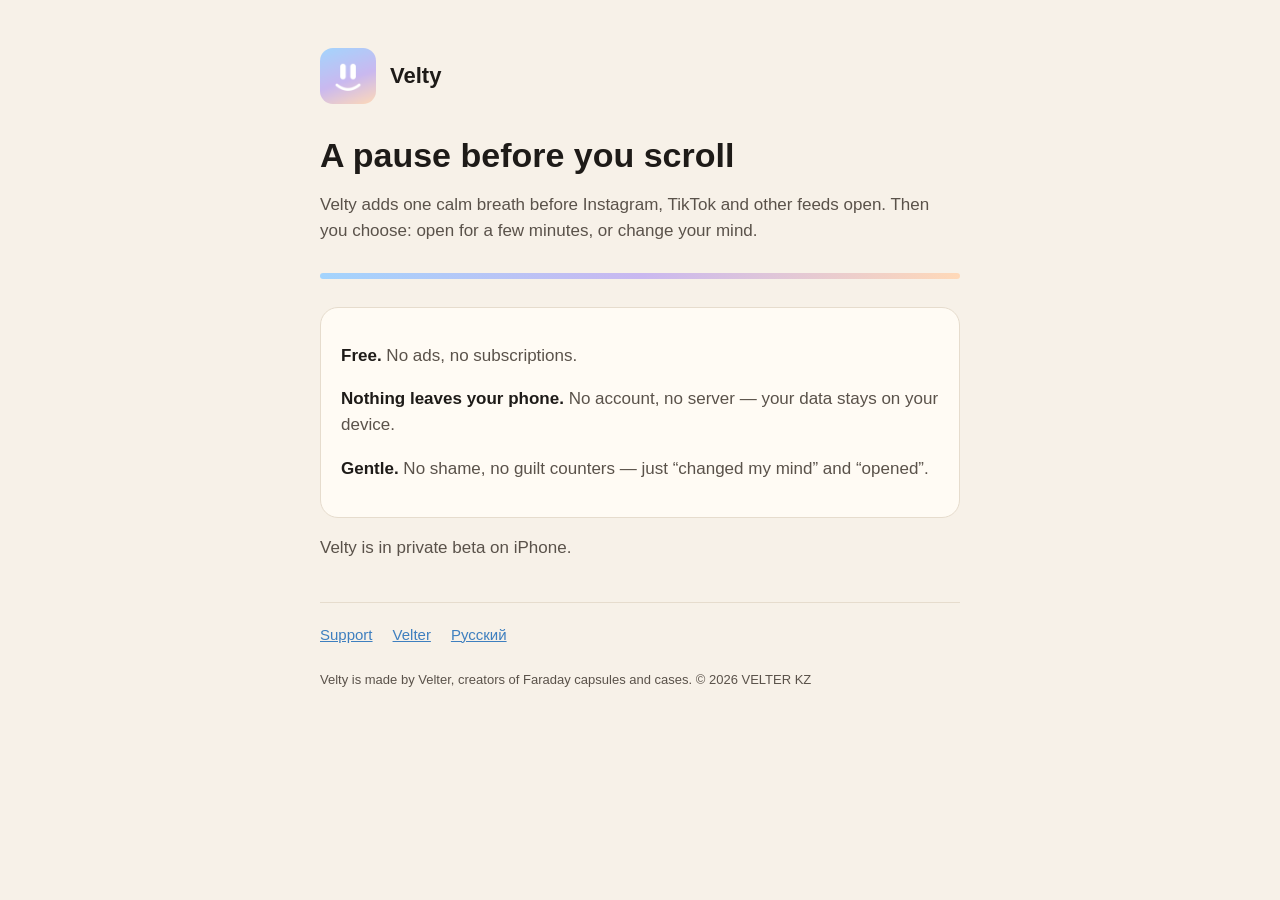
==== index.html @ 88e1e664 "Velter links: velter.co (EN), velter.kz (RU) Co-Authored-By: Claude Opus 5.5 <noreply@anthropic.com>" ====
<!doctype html>
<html lang="en">
<head>
<meta charset="utf-8">
<meta name="viewport" content="width=device-width, initial-scale=1">
<title>Velty — a pause before you scroll</title>
<meta name="description" content="Velty adds one calm breath before Instagram, TikTok and other feeds. Free, no ads, no subscriptions.">
<link rel="alternate" hreflang="ru" href="https://velty.me/ru/">
<link rel="icon" href="favicon.png">
<link rel="apple-touch-icon" href="apple-touch-icon.png">
<link rel="stylesheet" href="style.css">
</head>
<body>
<main>
<header><img src="icon.png" alt=""><a href="index.html">Velty</a></header>

<h1>A pause before you scroll</h1>
<p>Velty adds one calm breath before Instagram, TikTok and other feeds open. Then you choose: open for a few minutes, or change your mind.</p>

<div class="wave" aria-hidden="true"></div>

<div class="card">
<p><strong>Free.</strong> No ads, no subscriptions.</p>
<p><strong>Nothing leaves your phone.</strong> No account, no server — your data stays on your device.</p>
<p><strong>Gentle.</strong> No shame, no guilt counters — just “changed my mind” and “opened”.</p>
</div>

<p>Velty is in private beta on iPhone.</p>

<nav>
<a href="support.html">Support</a>
<a href="https://velter.co/?utm_source=velty_site&amp;utm_medium=site&amp;utm_campaign=footer">Velter</a>
<a href="ru/index.html" hreflang="ru" lang="ru">Русский</a>
</nav>
<footer>Velty is made by Velter, creators of Faraday capsules and cases. © 2026 VELTER KZ</footer>
</main>
</body>
</html>
---- style.css ----
:root {
  --bg: #F7F1E8;
  --surface: #FFFBF4;
  --text: #1E1B18;
  --muted: #5A524A;
  --line: #E6DCCD;
  --accent: #3E7FBF;
}
@media (prefers-color-scheme: dark) {
  :root {
    --bg: #12141C;
    --surface: #1B1E28;
    --text: #F2EEE8;
    --muted: #B9BCC8;
    --line: #2A2E3A;
    --accent: #A3D4FD;
  }
}
* { box-sizing: border-box; }
html { -webkit-text-size-adjust: 100%; }
body {
  margin: 0;
  background: var(--bg);
  color: var(--text);
  font: 17px/1.55 -apple-system, BlinkMacSystemFont, "SF Pro Text", "Segoe UI", Roboto, sans-serif;
}
main { max-width: 680px; margin: 0 auto; padding: 48px 20px 64px; }
header { display: flex; align-items: center; gap: 14px; margin-bottom: 32px; }
header img { width: 56px; height: 56px; border-radius: 13px; }
header a { color: inherit; text-decoration: none; font-weight: 700; font-size: 22px; }
h1 { font-size: 34px; line-height: 1.15; margin: 0 0 12px; }
h2 { font-size: 22px; margin: 36px 0 8px; }
h3 { font-size: 17px; margin: 20px 0 4px; }
p, li { color: var(--muted); }
strong { color: var(--text); }
a { color: var(--accent); }
.wave {
  height: 6px; border-radius: 3px; margin: 28px 0;
  background: linear-gradient(90deg, #A3D4FD, #C9B8F0, #FFD9B8);
}
.card { background: var(--surface); border: 1px solid var(--line); border-radius: 18px; padding: 18px 20px; margin: 16px 0; }
.lang { font-size: 13px; text-transform: uppercase; letter-spacing: .06em; color: var(--muted); margin-top: 48px; }
nav { display: flex; gap: 20px; flex-wrap: wrap; margin-top: 40px; padding-top: 20px; border-top: 1px solid var(--line); font-size: 15px; }
footer { margin-top: 24px; font-size: 13px; color: var(--muted); }
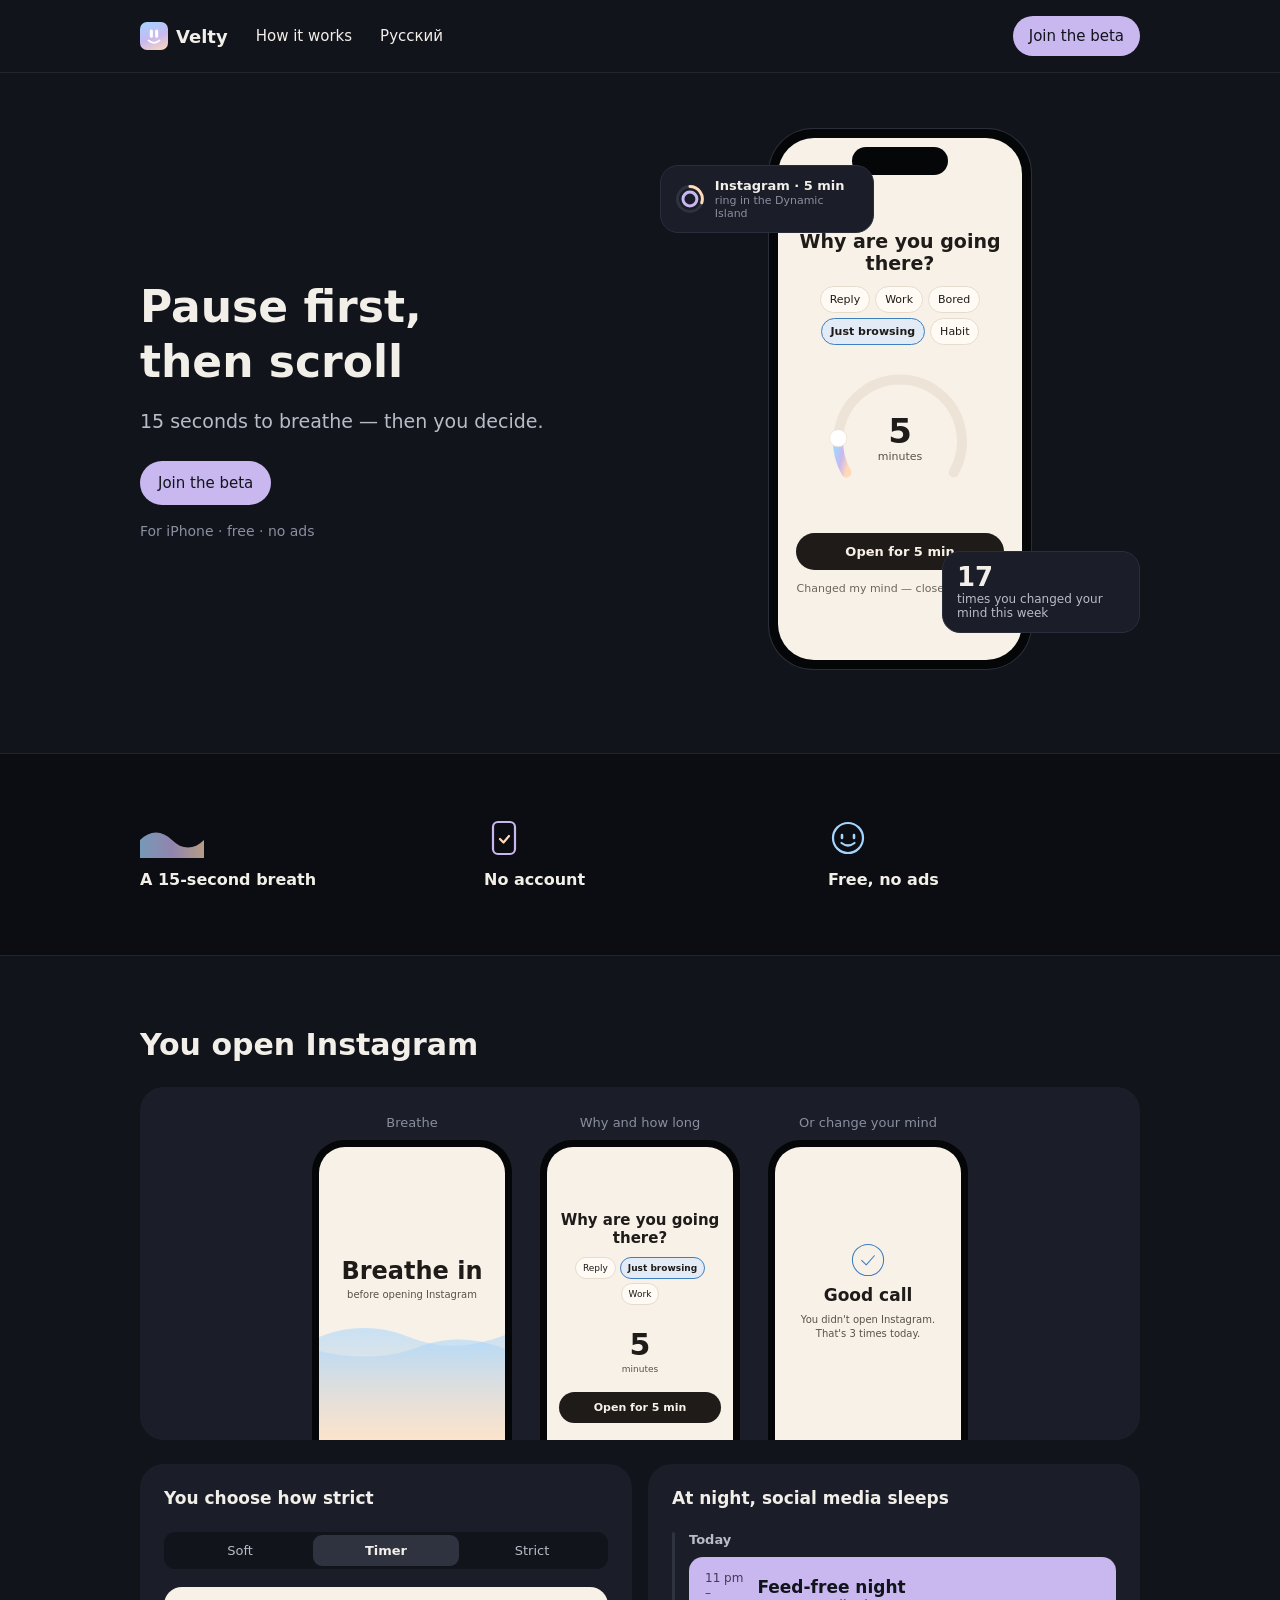
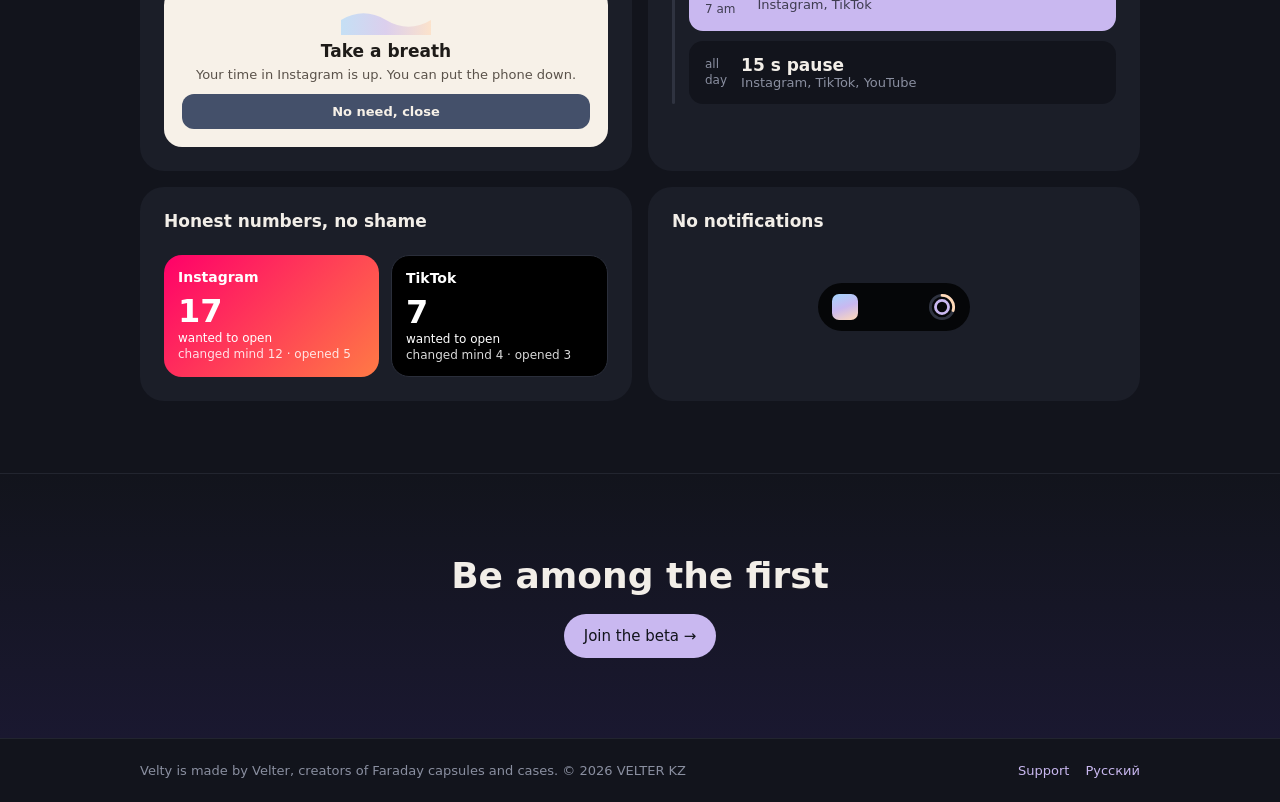
==== commit 20228bf0: "Landing: new design (pause first, then scroll), RU + EN; support pages unchanged Co-Authored-By: Cla" ====
--- a/index.html
+++ b/index.html
@@ -3,36 +3,207 @@
 <head>
 <meta charset="utf-8">
 <meta name="viewport" content="width=device-width, initial-scale=1">
-<title>Velty — a pause before you scroll</title>
-<meta name="description" content="Velty adds one calm breath before Instagram, TikTok and other feeds. Free, no ads, no subscriptions.">
+<title>Velty — pause first, then scroll</title>
+<meta name="description" content="Velty adds a 15-second breath before Instagram, TikTok and other social apps. Free, no ads, no account.">
+<meta name="theme-color" content="#12141C">
 <link rel="alternate" hreflang="ru" href="https://velty.me/ru/">
 <link rel="icon" href="favicon.png">
 <link rel="apple-touch-icon" href="apple-touch-icon.png">
-<link rel="stylesheet" href="style.css">
+<style>
+body{margin:0;background:#12141C;-webkit-text-size-adjust:100%}
+a{color:#C9B8F0}a:hover{color:#E2D8FA}
+@media (max-width: 600px){h1{font-size:36px!important}}
+</style>
 </head>
 <body>
-<main>
-<header><img src="icon.png" alt=""><a href="index.html">Velty</a></header>
-
-<h1>A pause before you scroll</h1>
-<p>Velty adds one calm breath before Instagram, TikTok and other feeds open. Then you choose: open for a few minutes, or change your mind.</p>
-
-<div class="wave" aria-hidden="true"></div>
-
-<div class="card">
-<p><strong>Free.</strong> No ads, no subscriptions.</p>
-<p><strong>Nothing leaves your phone.</strong> No account, no server — your data stays on your device.</p>
-<p><strong>Gentle.</strong> No shame, no guilt counters — just “changed my mind” and “opened”.</p>
-</div>
-
-<p>Velty is in private beta on iPhone.</p>
-
-<nav>
-<a href="support.html">Support</a>
-<a href="https://velter.co/?utm_source=velty_site&amp;utm_medium=site&amp;utm_campaign=footer">Velter</a>
-<a href="ru/index.html" hreflang="ru" lang="ru">Русский</a>
-</nav>
-<footer>Velty is made by Velter, creators of Faraday capsules and cases. © 2026 VELTER KZ</footer>
-</main>
+<div style="background: #12141C; color: #F2EEE8; font-family: -apple-system, 'SF Pro Text', system-ui, sans-serif; min-height: 100vh">
+
+<div style="border-bottom: 1px solid #22252F">
+<div style="max-width: 1000px; margin: 0 auto; padding: 14px 24px; display: flex; flex-wrap: wrap; align-items: center; gap: 8px 28px">
+<a href="#top" style="display: flex; align-items: center; gap: 8px; color: #F2EEE8; text-decoration: none; min-height: 44px">
+<span style="width: 28px; height: 28px; border-radius: 7px; overflow: hidden; background: linear-gradient(160deg, #A3D4FD 0%, #C9B8F0 55%, #FFD9B8 100%); display: flex"><svg viewBox="0 0 100 100" width="28" height="28" aria-hidden="true"><rect x="35" y="27" width="11" height="29" rx="5.5" fill="#FFFFFF"></rect><rect x="54" y="27" width="11" height="29" rx="5.5" fill="#FFFFFF"></rect><path d="M30 66 Q 50 83, 70 66" fill="none" stroke="#FFFFFF" stroke-width="6" stroke-linecap="round"></path></svg></span>
+<span style="font-family: 'SF Pro Rounded', ui-rounded, system-ui, sans-serif; font-size: 18px; font-weight: 700">Velty</span>
+</a>
+<a href="#how" style="min-height: 44px; display: flex; align-items: center; color: #F2EEE8; text-decoration: none; font-size: 15px">How it works</a>
+<a href="ru/index.html" lang="ru" style="min-height: 44px; display: flex; align-items: center; color: #F2EEE8; text-decoration: none; font-size: 15px">Русский</a>
+<a href="mailto:hello@velter.co?subject=Velty%20beta" style="margin-left: auto; display: inline-flex; align-items: center; min-height: 40px; padding: 0 16px; border-radius: 99px; background: #C9B8F0; color: #12141C; font-size: 15px; font-weight: 500; text-decoration: none">Join the beta</a>
+</div>
+</div>
+
+<div id="top" style="max-width: 1000px; margin: 0 auto; padding: 56px 24px 64px; display: flex; flex-wrap: wrap; align-items: center; gap: 40px">
+<div style="flex: 1 1 380px; min-width: 0; display: flex; flex-direction: column; gap: 18px">
+<h1 style="margin: 0; font-family: 'SF Pro Rounded', ui-rounded, system-ui, sans-serif; font-size: 44px; line-height: 1.25; font-weight: 700">Pause first,<br>then scroll</h1>
+<p style="margin: 0; font-size: 19px; line-height: 1.5; color: #B9BCC8">15 seconds to breathe — then you decide.</p>
+<div style="display: flex; flex-wrap: wrap; gap: 10px; margin-top: 8px">
+<a href="mailto:hello@velter.co?subject=Velty%20beta" style="display: inline-flex; align-items: center; min-height: 44px; padding: 0 18px; border-radius: 99px; background: #C9B8F0; color: #12141C; font-size: 15px; font-weight: 500; text-decoration: none">Join the beta</a>
+</div>
+<div style="font-size: 14px; color: #8A8FA0">For iPhone · free · no ads</div>
+</div>
+
+<div style="flex: 1 1 380px; position: relative; display: flex; justify-content: center; min-height: 560px">
+<div style="position: relative; width: 262px; height: 540px; border-radius: 44px; background: #050608; padding: 9px; box-sizing: border-box; box-shadow: 0 0 0 1px #2A2E3A">
+<div style="position: relative; width: 100%; height: 100%; border-radius: 36px; overflow: hidden; background: #F7F1E8; color: #1E1B18">
+<div style="position: absolute; left: 50%; top: 9px; width: 96px; height: 28px; margin-left: -48px; border-radius: 16px; background: #050608"></div>
+<div style="position: absolute; left: 18px; right: 18px; top: 92px; display: flex; flex-direction: column; align-items: center; gap: 12px">
+<div style="font-family: 'SF Pro Rounded', ui-rounded, system-ui, sans-serif; font-size: 19px; font-weight: 600; text-align: center">Why are you going there?</div>
+<div style="display: flex; flex-wrap: wrap; justify-content: center; gap: 5px; font-size: 11px">
+<span style="padding: 6px 9px; border-radius: 99px; background: #FFFBF4; border: 1px solid #E6DCCD">Reply</span>
+<span style="padding: 6px 9px; border-radius: 99px; background: #FFFBF4; border: 1px solid #E6DCCD">Work</span>
+<span style="padding: 6px 9px; border-radius: 99px; background: #FFFBF4; border: 1px solid #E6DCCD">Bored</span>
+<span style="padding: 6px 9px; border-radius: 99px; background: #E3ECF6; border: 1px solid #3E7FBF; font-weight: 600">Just browsing</span>
+<span style="padding: 6px 9px; border-radius: 99px; background: #FFFBF4; border: 1px solid #E6DCCD">Habit</span>
+</div>
+<div style="position: relative; width: 180px; height: 160px; margin-top: 4px">
+<svg viewBox="0 0 290 260" width="180" height="161" aria-hidden="true"><defs><linearGradient id="hec" x1="0" y1="0" x2="1" y2="1"><stop offset="0" stop-color="#A3D4FD"></stop><stop offset="0.5" stop-color="#C9B8F0"></stop><stop offset="1" stop-color="#FFD9B8"></stop></linearGradient></defs><path d="M58.4 180 A100 100 0 1 1 231.6 180" fill="none" stroke="#EDE3D6" stroke-width="16" stroke-linecap="round"></path><path d="M58.4 180 A100 100 0 0 1 45.2 124.6" fill="none" stroke="url(#hec)" stroke-width="16" stroke-linecap="round"></path><circle cx="45.2" cy="124.6" r="14" fill="#FFFFFF" stroke="#E6DCCD" stroke-width="1"></circle></svg>
+<div style="position: absolute; left: 0; right: 0; top: 52px; text-align: center"><div style="font-family: 'SF Pro Rounded', ui-rounded, system-ui, sans-serif; font-size: 34px; font-weight: 600; line-height: 1.1">5</div><div style="font-size: 11px; color: #5A524A">minutes</div></div>
+</div>
+<div style="align-self: stretch; text-align: center; font-size: 13px; font-weight: 600; color: #F7F1E8; background: #1E1B18; border-radius: 99px; padding: 11px 0">Open for 5 min</div>
+<div style="font-size: 11px; color: #6E655C">Changed my mind — close Instagram</div>
+</div>
+</div>
+</div>
+<div style="position: absolute; left: 0; top: 36px; width: 184px; border-radius: 18px; background: #1B1E28; border: 1px solid #2A2E3A; padding: 12px 14px; display: flex; align-items: center; gap: 10px">
+<svg viewBox="0 0 24 24" width="30" height="30" aria-hidden="true"><circle cx="12" cy="12" r="10" fill="none" stroke="#2F3340" stroke-width="2.4"></circle><path d="M12 2 A10 10 0 0 1 21.5 15" fill="none" stroke="#FFD9B8" stroke-width="2.4" stroke-linecap="round"></path><circle cx="12" cy="12" r="5.6" fill="none" stroke="#C9B8F0" stroke-width="2.4"></circle></svg>
+<div style="display: flex; flex-direction: column; gap: 1px"><span style="font-size: 13px; font-weight: 600">Instagram · 5 min</span><span style="font-size: 11px; color: #8A8FA0">ring in the Dynamic Island</span></div>
+</div>
+<div style="position: absolute; right: 0; bottom: 56px; width: 168px; border-radius: 18px; background: #1B1E28; border: 1px solid #2A2E3A; padding: 12px 14px; display: flex; flex-direction: column; gap: 2px">
+<span style="font-family: 'SF Pro Rounded', ui-rounded, system-ui, sans-serif; font-size: 26px; font-weight: 600; line-height: 1">17</span>
+<span style="font-size: 12px; color: #B9BCC8">times you changed your mind this week</span>
+</div>
+</div>
+</div>
+
+<div style="background: #0C0D12; border-top: 1px solid #22252F; border-bottom: 1px solid #22252F">
+<div style="max-width: 1000px; margin: 0 auto; padding: 64px 24px; display: flex; flex-direction: column; gap: 48px">
+<div style="display: flex; flex-wrap: wrap; gap: 32px">
+<div style="flex: 1 1 220px; display: flex; flex-direction: column; gap: 10px">
+<svg viewBox="0 0 64 40" width="64" height="40" aria-hidden="true"><defs><linearGradient id="few" x1="0" y1="0" x2="1" y2="0"><stop offset="0" stop-color="#A3D4FD"></stop><stop offset="0.5" stop-color="#C9B8F0"></stop><stop offset="1" stop-color="#FFD9B8"></stop></linearGradient></defs><path d="M0 22 C 10 12, 22 12, 32 22 S 54 32, 64 22 L 64 40 L 0 40 Z" fill="url(#few)" fill-opacity="0.7"></path></svg>
+<div style="font-size: 16px; line-height: 1.45; color: #B9BCC8"><strong style="color: #F2EEE8">A 15-second breath</strong></div>
+</div>
+<div style="flex: 1 1 220px; display: flex; flex-direction: column; gap: 10px">
+<svg viewBox="0 0 40 40" width="40" height="40" aria-hidden="true"><rect x="9" y="4" width="22" height="32" rx="5" fill="none" stroke="#C9B8F0" stroke-width="2.2"></rect><path d="M16 21 L19.5 24.5 L25 18" fill="none" stroke="#FFD9B8" stroke-width="2.2" stroke-linecap="round" stroke-linejoin="round"></path></svg>
+<div style="font-size: 16px; line-height: 1.45; color: #B9BCC8"><strong style="color: #F2EEE8">No account</strong></div>
+</div>
+<div style="flex: 1 1 220px; display: flex; flex-direction: column; gap: 10px">
+<svg viewBox="0 0 40 40" width="40" height="40" aria-hidden="true"><circle cx="20" cy="20" r="15" fill="none" stroke="#A3D4FD" stroke-width="2.2"></circle><path d="M14 17 V20 M26 17 V20" stroke="#A3D4FD" stroke-width="2.6" stroke-linecap="round"></path><path d="M13.5 25 Q 20 30, 26.5 25" fill="none" stroke="#A3D4FD" stroke-width="2.2" stroke-linecap="round"></path></svg>
+<div style="font-size: 16px; line-height: 1.45; color: #B9BCC8"><strong style="color: #F2EEE8">Free, no ads</strong></div>
+</div>
+</div>
+</div>
+</div>
+
+<div id="how" style="max-width: 1000px; margin: 0 auto; padding: 72px 24px 24px; display: flex; flex-direction: column; gap: 24px">
+<h2 style="margin: 0; font-family: 'SF Pro Rounded', ui-rounded, system-ui, sans-serif; font-size: 30px; line-height: 1.15; font-weight: 700">You open Instagram</h2>
+<div style="background: #1B1E28; border-radius: 24px; padding: 28px 24px 0; overflow: hidden; display: flex; flex-direction: column; gap: 24px">
+<div style="display: flex; flex-wrap: wrap; justify-content: center; gap: 28px">
+<div style="display: flex; flex-direction: column; align-items: center; gap: 10px">
+<span style="font-size: 13px; color: #8A8FA0">Breathe</span>
+<div style="width: 200px; height: 300px; border-radius: 32px 32px 0 0; background: #050608; padding: 7px 7px 0; box-sizing: border-box">
+<div style="position: relative; height: 100%; border-radius: 26px 26px 0 0; overflow: hidden; background: #F7F1E8; color: #1E1B18">
+<svg viewBox="0 0 186 293" width="186" height="293" style="position: absolute; left: 0; top: 0" aria-hidden="true"><defs><linearGradient id="e1w" x1="0" y1="0" x2="0" y2="1"><stop offset="0" stop-color="#A3D4FD" stop-opacity="0.55"></stop><stop offset="1" stop-color="#FFD9B8" stop-opacity="0.35"></stop></linearGradient></defs><path d="M0 190 C 30 178, 60 178, 90 190 S 150 202, 186 188 L 186 293 L 0 293 Z" fill="url(#e1w)"></path><path d="M0 204 C 34 212, 68 212, 100 200 S 160 192, 186 202 L 186 293 L 0 293 Z" fill="url(#e1w)"></path></svg>
+<div style="position: absolute; left: 0; right: 0; top: 110px; text-align: center"><div style="font-family: 'SF Pro Rounded', ui-rounded, system-ui, sans-serif; font-size: 24px; font-weight: 600">Breathe in</div><div style="font-size: 10px; color: #5A524A; margin-top: 4px">before opening Instagram</div></div>
+</div>
+</div>
+</div>
+<div style="display: flex; flex-direction: column; align-items: center; gap: 10px">
+<span style="font-size: 13px; color: #8A8FA0">Why and how long</span>
+<div style="width: 200px; height: 300px; border-radius: 32px 32px 0 0; background: #050608; padding: 7px 7px 0; box-sizing: border-box">
+<div style="position: relative; height: 100%; border-radius: 26px 26px 0 0; overflow: hidden; background: #F7F1E8; color: #1E1B18; display: flex; flex-direction: column; align-items: center; gap: 10px; padding: 64px 12px 0; box-sizing: border-box">
+<div style="font-family: 'SF Pro Rounded', ui-rounded, system-ui, sans-serif; font-size: 15px; font-weight: 600; text-align: center">Why are you going there?</div>
+<div style="display: flex; flex-wrap: wrap; justify-content: center; gap: 4px; font-size: 9px"><span style="padding: 5px 7px; border-radius: 99px; background: #FFFBF4; border: 1px solid #E6DCCD">Reply</span><span style="padding: 5px 7px; border-radius: 99px; background: #E3ECF6; border: 1px solid #3E7FBF; font-weight: 600">Just browsing</span><span style="padding: 5px 7px; border-radius: 99px; background: #FFFBF4; border: 1px solid #E6DCCD">Work</span></div>
+<div style="font-family: 'SF Pro Rounded', ui-rounded, system-ui, sans-serif; font-size: 30px; font-weight: 600; margin-top: 12px">5</div>
+<div style="font-size: 9px; color: #5A524A; margin-top: -8px">minutes</div>
+<div style="align-self: stretch; text-align: center; font-size: 11px; font-weight: 600; color: #F7F1E8; background: #1E1B18; border-radius: 99px; padding: 9px 0; margin-top: 8px">Open for 5 min</div>
+</div>
+</div>
+</div>
+<div style="display: flex; flex-direction: column; align-items: center; gap: 10px">
+<span style="font-size: 13px; color: #8A8FA0">Or change your mind</span>
+<div style="width: 200px; height: 300px; border-radius: 32px 32px 0 0; background: #050608; padding: 7px 7px 0; box-sizing: border-box">
+<div style="position: relative; height: 100%; border-radius: 26px 26px 0 0; overflow: hidden; background: #F7F1E8; color: #1E1B18; display: flex; flex-direction: column; align-items: center; gap: 8px; padding: 96px 12px 0; box-sizing: border-box; text-align: center">
+<svg viewBox="0 0 48 48" width="34" height="34" aria-hidden="true"><circle cx="24" cy="24" r="22" fill="none" stroke="#3E7FBF" stroke-width="1.5"></circle><path d="M15 24.5 L21.5 31 L33 18" fill="none" stroke="#3E7FBF" stroke-width="1.5" stroke-linecap="round" stroke-linejoin="round"></path></svg>
+<div style="font-family: 'SF Pro Rounded', ui-rounded, system-ui, sans-serif; font-size: 17px; font-weight: 600">Good call</div>
+<div style="font-size: 10px; line-height: 1.45; color: #5A524A">You didn't open Instagram.<br>That's 3 times today.</div>
+</div>
+</div>
+</div>
+</div>
+</div>
+</div>
+
+<div style="max-width: 1000px; margin: 0 auto; padding: 0 24px 72px; display: flex; flex-wrap: wrap; gap: 16px">
+<div style="flex: 1 1 400px; min-width: 0; background: #1B1E28; border-radius: 24px; padding: 24px; display: flex; flex-direction: column; gap: 6px">
+<div style="font-size: 17px; font-weight: 600">You choose how strict</div>
+<div style="margin-top: 18px; display: grid; grid-template-columns: repeat(3, minmax(0, 1fr)); background: #12141C; border-radius: 11px; padding: 3px; font-size: 13px; text-align: center">
+<span style="padding: 8px 0; color: #B9BCC8">Soft</span><span style="padding: 8px 0; background: #2F3340; border-radius: 9px; font-weight: 600">Timer</span><span style="padding: 8px 0; color: #B9BCC8">Strict</span>
+</div>
+<div style="margin-top: 12px; border-radius: 18px; background: #F7F1E8; color: #1E1B18; padding: 18px; display: flex; flex-direction: column; align-items: center; gap: 6px; text-align: center">
+<svg viewBox="0 0 120 40" width="90" height="30" aria-hidden="true"><defs><linearGradient id="esh" x1="0" y1="0" x2="1" y2="0"><stop offset="0" stop-color="#A3D4FD"></stop><stop offset="0.5" stop-color="#C9B8F0"></stop><stop offset="1" stop-color="#FFD9B8"></stop></linearGradient></defs><path d="M0 20 C 20 8, 40 8, 60 20 S 100 32, 120 20 L 120 40 L 0 40 Z" fill="url(#esh)" fill-opacity="0.6"></path></svg>
+<div style="font-size: 17px; font-weight: 700">Take a breath</div>
+<div style="font-size: 13px; color: #5A524A">Your time in Instagram is up. You can put the phone down.</div>
+<div style="margin-top: 6px; align-self: stretch; font-size: 13px; font-weight: 600; color: #F7F1E8; background: #44506A; border-radius: 12px; padding: 10px 0">No need, close</div>
+</div>
+</div>
+<div style="flex: 1 1 400px; min-width: 0; background: #1B1E28; border-radius: 24px; padding: 24px; display: flex; flex-direction: column; gap: 6px">
+<div style="font-size: 17px; font-weight: 600">At night, social media sleeps</div>
+<div style="margin-top: 18px; display: flex; gap: 14px">
+<div style="width: 3px; border-radius: 2px; background: #2F3340"></div>
+<div style="flex: 1 1 auto; display: flex; flex-direction: column; gap: 10px">
+<div style="font-size: 13px; font-weight: 600; color: #B9BCC8">Today</div>
+<div style="border-radius: 14px; background: #C9B8F0; color: #12141C; padding: 14px 16px; display: flex; align-items: center; gap: 14px">
+<span style="font-size: 12px; line-height: 1.3; opacity: 0.75">11 pm<br>–<br>7 am</span>
+<span style="display: flex; flex-direction: column"><span style="font-size: 17px; font-weight: 600">Feed-free night</span><span style="font-size: 13px; opacity: 0.75">Instagram, TikTok</span></span>
+</div>
+<div style="border-radius: 14px; background: #12141C; padding: 14px 16px; display: flex; align-items: center; gap: 14px">
+<span style="font-size: 12px; line-height: 1.3; color: #8A8FA0">all<br>day</span>
+<span style="display: flex; flex-direction: column"><span style="font-size: 17px; font-weight: 600">15 s pause</span><span style="font-size: 13px; color: #8A8FA0">Instagram, TikTok, YouTube</span></span>
+</div>
+</div>
+</div>
+</div>
+<div style="flex: 1 1 400px; min-width: 0; background: #1B1E28; border-radius: 24px; padding: 24px; display: flex; flex-direction: column; gap: 6px">
+<div style="font-size: 17px; font-weight: 600">Honest numbers, no shame</div>
+<div style="margin-top: 18px; display: flex; gap: 12px">
+<div style="flex: 1 1 0; border-radius: 18px; background: linear-gradient(135deg, #FF0069 0%, #FF7A45 100%); color: #FFFFFF; padding: 14px; display: flex; flex-direction: column; gap: 2px">
+<span style="font-size: 14px; font-weight: 600">Instagram</span>
+<span style="font-family: 'SF Pro Rounded', ui-rounded, system-ui, sans-serif; font-size: 32px; font-weight: 600; line-height: 1.15; margin-top: 6px">17</span>
+<span style="font-size: 12px">wanted to open</span>
+<span style="font-size: 12px; opacity: 0.85">changed mind 12 · opened 5</span>
+</div>
+<div style="flex: 1 1 0; border-radius: 18px; background: #000000; border: 1px solid #2A2E3A; color: #FFFFFF; padding: 14px; display: flex; flex-direction: column; gap: 2px">
+<span style="font-size: 14px; font-weight: 600">TikTok</span>
+<span style="font-family: 'SF Pro Rounded', ui-rounded, system-ui, sans-serif; font-size: 32px; font-weight: 600; line-height: 1.15; margin-top: 6px">7</span>
+<span style="font-size: 12px">wanted to open</span>
+<span style="font-size: 12px; opacity: 0.85">changed mind 4 · opened 3</span>
+</div>
+</div>
+</div>
+<div style="flex: 1 1 400px; min-width: 0; background: #1B1E28; border-radius: 24px; padding: 24px; display: flex; flex-direction: column; gap: 6px">
+<div style="font-size: 17px; font-weight: 600">No notifications</div>
+<div style="margin-top: 18px; display: flex; justify-content: center; padding: 28px 0">
+<div style="display: flex; align-items: center; gap: 70px; background: #050608; border-radius: 99px; padding: 10px 14px">
+<span style="width: 26px; height: 26px; border-radius: 7px; background: linear-gradient(160deg, #A3D4FD, #C9B8F0, #FFD9B8)"></span>
+<svg viewBox="0 0 24 24" width="28" height="28" aria-hidden="true"><circle cx="12" cy="12" r="10" fill="none" stroke="#2F3340" stroke-width="2.4"></circle><path d="M12 2 A10 10 0 0 1 21.5 15" fill="none" stroke="#FFD9B8" stroke-width="2.4" stroke-linecap="round"></path><circle cx="12" cy="12" r="5.6" fill="none" stroke="#C9B8F0" stroke-width="2.4"></circle></svg>
+</div>
+</div>
+</div>
+</div>
+
+
+<div id="beta" style="border-top: 1px solid #22252F; background: linear-gradient(180deg, #12141C 0%, #1A1830 100%)">
+<div style="max-width: 1000px; margin: 0 auto; padding: 80px 24px; display: flex; flex-direction: column; align-items: center; gap: 16px; text-align: center">
+<h2 style="margin: 0; font-family: 'SF Pro Rounded', ui-rounded, system-ui, sans-serif; font-size: 36px; line-height: 1.2; font-weight: 700">Be among the first</h2>
+<a href="mailto:hello@velter.co?subject=Velty%20beta" style="display: inline-flex; align-items: center; min-height: 44px; padding: 0 20px; border-radius: 99px; background: #C9B8F0; color: #12141C; font-size: 15px; font-weight: 500; text-decoration: none">Join the beta →</a>
+</div>
+</div>
+
+<div style="border-top: 1px solid #22252F">
+<div style="max-width: 1000px; margin: 0 auto; padding: 24px; display: flex; flex-wrap: wrap; justify-content: space-between; gap: 12px; font-size: 13px; color: #8A8FA0">
+<span>Velty is made by Velter, creators of Faraday capsules and cases. © 2026 VELTER KZ</span>
+<span style="display: flex; flex-wrap: wrap; gap: 16px"><a href="support.html" style="text-decoration: none">Support</a><a href="ru/index.html" lang="ru" style="text-decoration: none">Русский</a></span>
+</div>
+</div>
+
+</div>
 </body>
 </html>
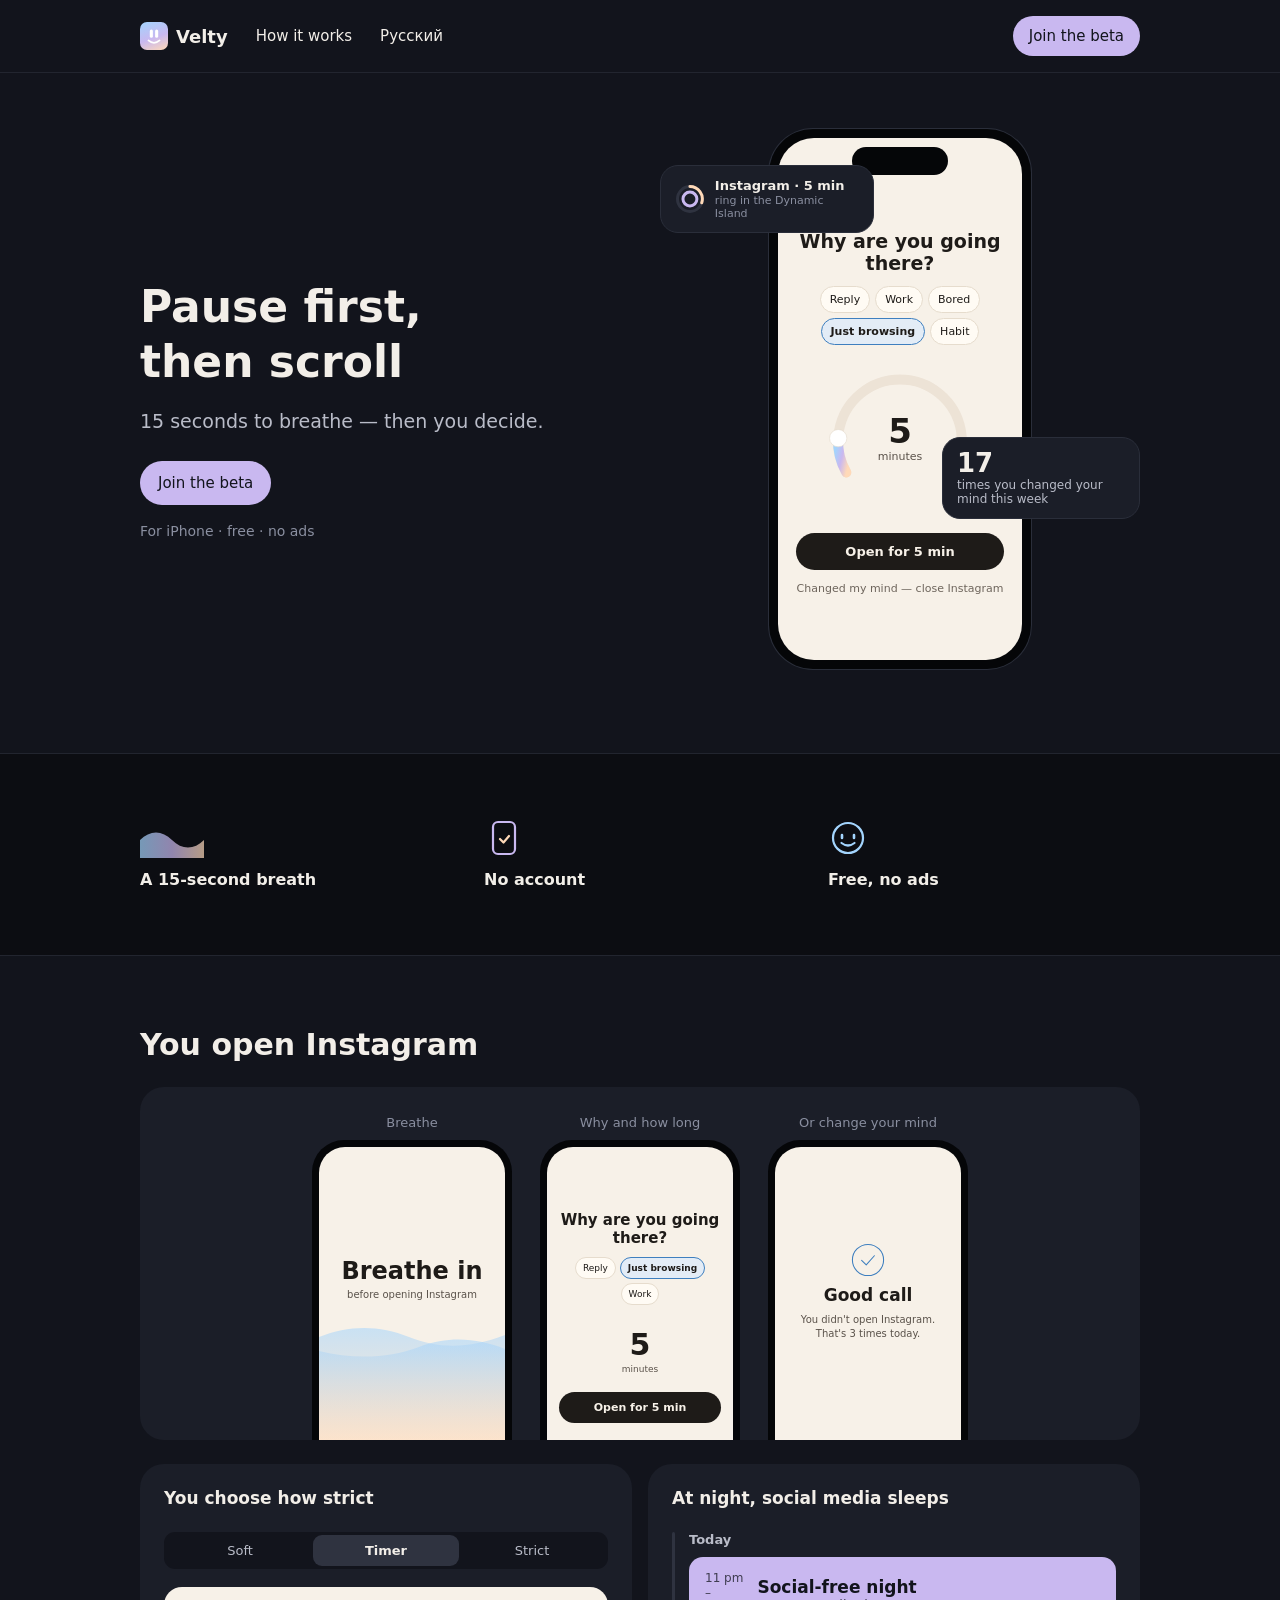
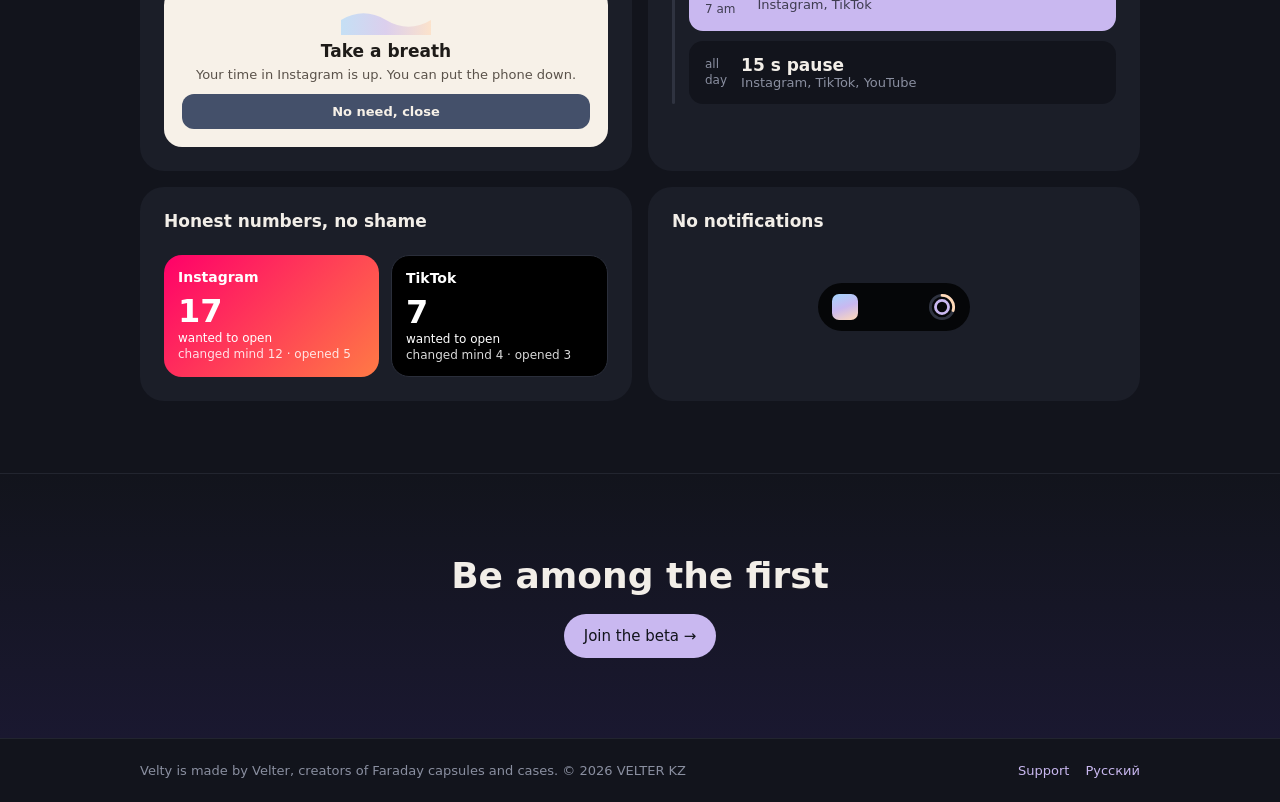
==== commit 1ced1437: "Landing: move stat card, no 'feed' wording Co-Authored-By: Claude Opus 5.5 <noreply@anthropic.com>" ====
--- a/index.html
+++ b/index.html
@@ -66,7 +66,7 @@
 <svg viewBox="0 0 24 24" width="30" height="30" aria-hidden="true"><circle cx="12" cy="12" r="10" fill="none" stroke="#2F3340" stroke-width="2.4"></circle><path d="M12 2 A10 10 0 0 1 21.5 15" fill="none" stroke="#FFD9B8" stroke-width="2.4" stroke-linecap="round"></path><circle cx="12" cy="12" r="5.6" fill="none" stroke="#C9B8F0" stroke-width="2.4"></circle></svg>
 <div style="display: flex; flex-direction: column; gap: 1px"><span style="font-size: 13px; font-weight: 600">Instagram · 5 min</span><span style="font-size: 11px; color: #8A8FA0">ring in the Dynamic Island</span></div>
 </div>
-<div style="position: absolute; right: 0; bottom: 56px; width: 168px; border-radius: 18px; background: #1B1E28; border: 1px solid #2A2E3A; padding: 12px 14px; display: flex; flex-direction: column; gap: 2px">
+<div style="position: absolute; right: 0; bottom: 170px; width: 168px; border-radius: 18px; background: #1B1E28; border: 1px solid #2A2E3A; padding: 12px 14px; display: flex; flex-direction: column; gap: 2px">
 <span style="font-family: 'SF Pro Rounded', ui-rounded, system-ui, sans-serif; font-size: 26px; font-weight: 600; line-height: 1">17</span>
 <span style="font-size: 12px; color: #B9BCC8">times you changed your mind this week</span>
 </div>
@@ -152,7 +152,7 @@
 <div style="font-size: 13px; font-weight: 600; color: #B9BCC8">Today</div>
 <div style="border-radius: 14px; background: #C9B8F0; color: #12141C; padding: 14px 16px; display: flex; align-items: center; gap: 14px">
 <span style="font-size: 12px; line-height: 1.3; opacity: 0.75">11 pm<br>–<br>7 am</span>
-<span style="display: flex; flex-direction: column"><span style="font-size: 17px; font-weight: 600">Feed-free night</span><span style="font-size: 13px; opacity: 0.75">Instagram, TikTok</span></span>
+<span style="display: flex; flex-direction: column"><span style="font-size: 17px; font-weight: 600">Social-free night</span><span style="font-size: 13px; opacity: 0.75">Instagram, TikTok</span></span>
 </div>
 <div style="border-radius: 14px; background: #12141C; padding: 14px 16px; display: flex; align-items: center; gap: 14px">
 <span style="font-size: 12px; line-height: 1.3; color: #8A8FA0">all<br>day</span>
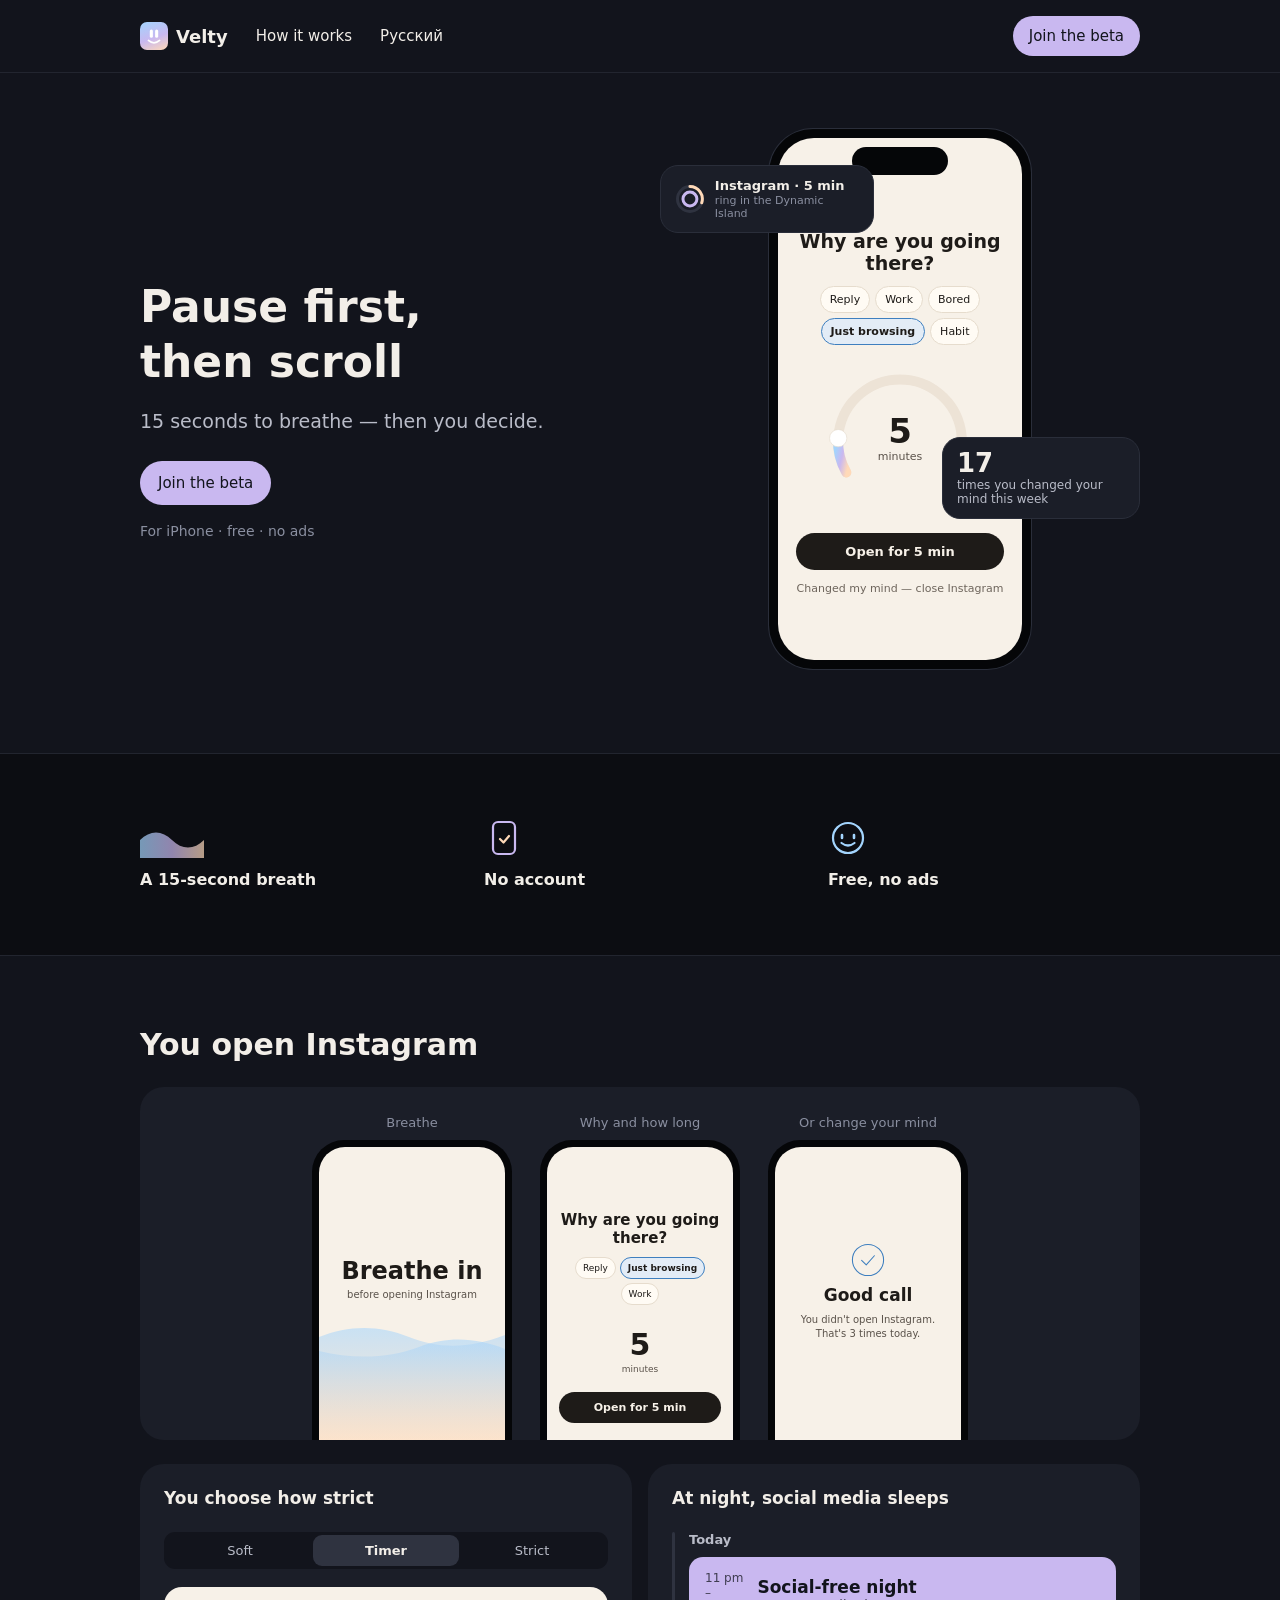
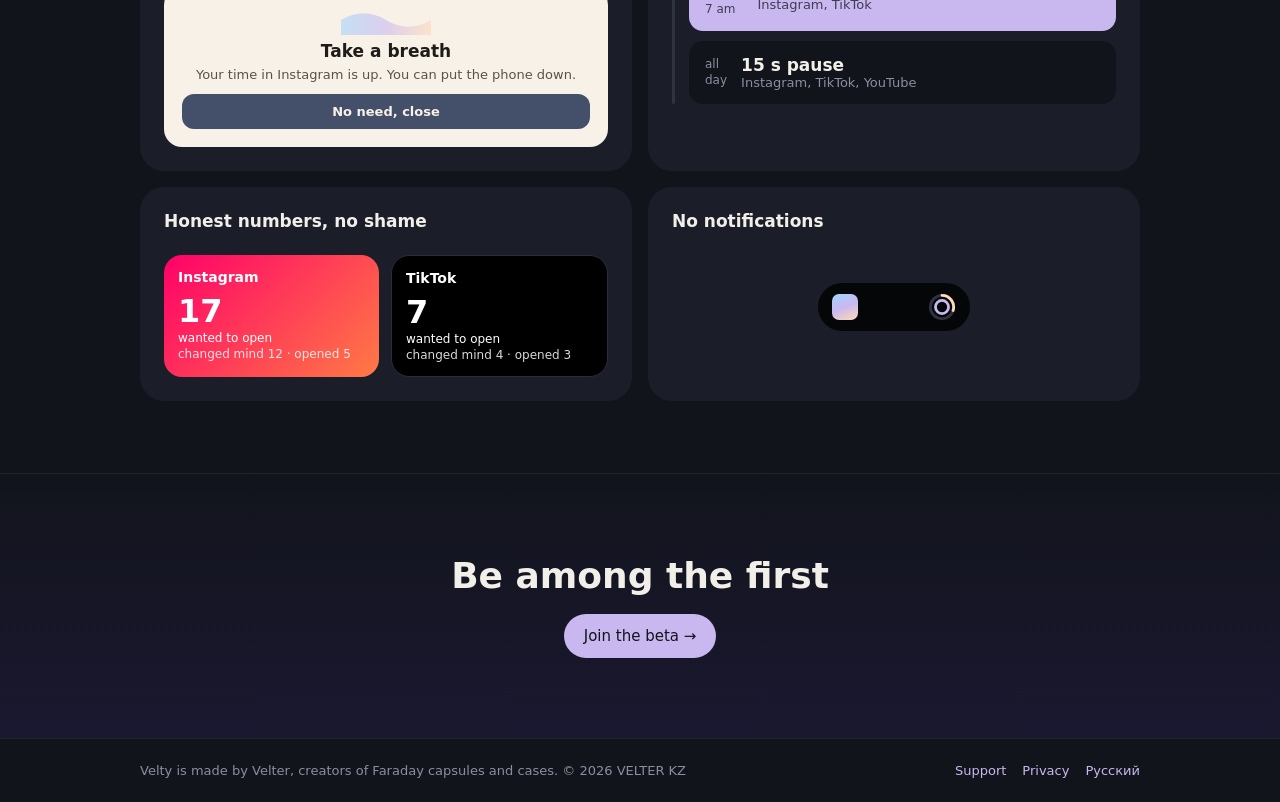
==== commit 5c0a50f9: "Privacy policy (RU + EN), linked from landing footer Co-Authored-By: Claude Opus 5.5 <noreply@anthro" ====
--- a/index.html
+++ b/index.html
@@ -200,7 +200,7 @@
 <div style="border-top: 1px solid #22252F">
 <div style="max-width: 1000px; margin: 0 auto; padding: 24px; display: flex; flex-wrap: wrap; justify-content: space-between; gap: 12px; font-size: 13px; color: #8A8FA0">
 <span>Velty is made by Velter, creators of Faraday capsules and cases. © 2026 VELTER KZ</span>
-<span style="display: flex; flex-wrap: wrap; gap: 16px"><a href="support.html" style="text-decoration: none">Support</a><a href="ru/index.html" lang="ru" style="text-decoration: none">Русский</a></span>
+<span style="display: flex; flex-wrap: wrap; gap: 16px"><a href="support.html" style="text-decoration: none">Support</a><a href="privacy.html" style="text-decoration: none">Privacy</a><a href="ru/index.html" lang="ru" style="text-decoration: none">Русский</a></span>
 </div>
 </div>
 
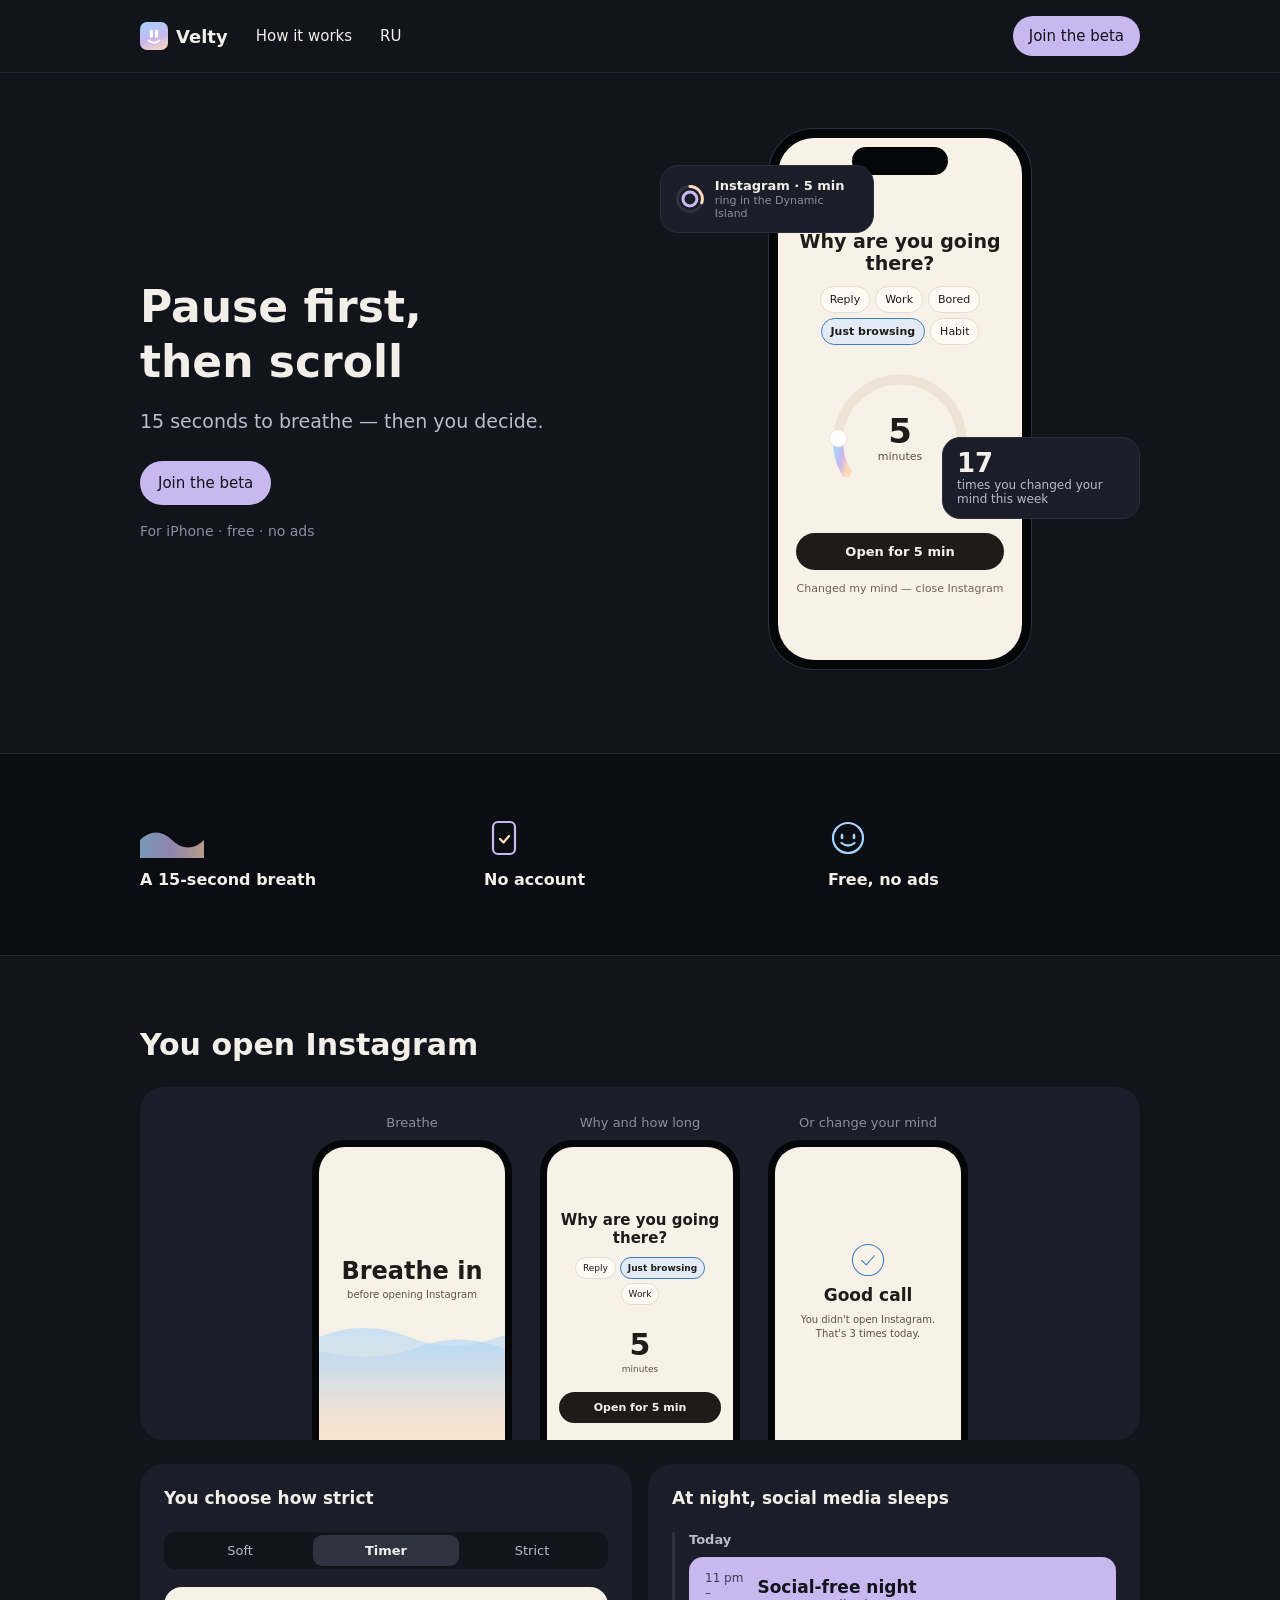
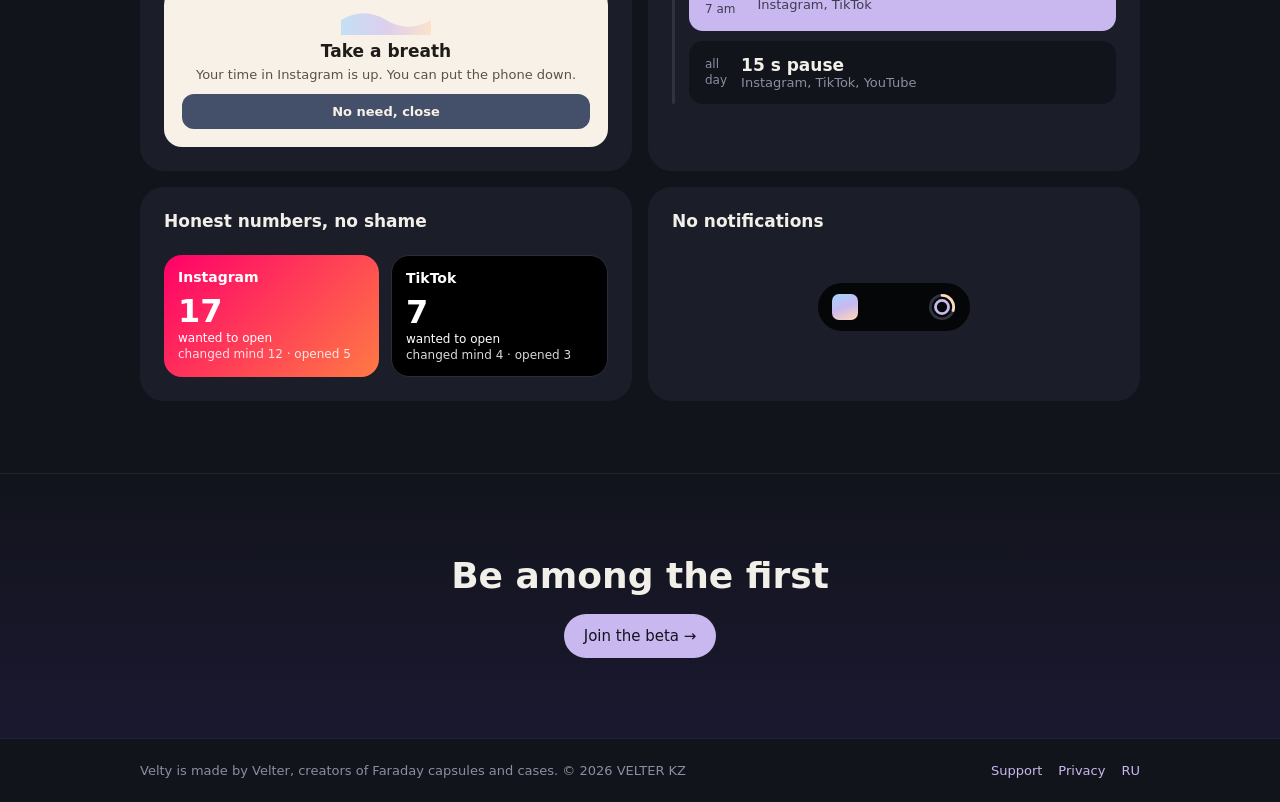
==== commit 76515ce0: "Language switch labels: RU / EN Co-Authored-By: Claude Opus 5.5 <noreply@anthropic.com>" ====
--- a/index.html
+++ b/index.html
@@ -25,7 +25,7 @@
 <span style="font-family: 'SF Pro Rounded', ui-rounded, system-ui, sans-serif; font-size: 18px; font-weight: 700">Velty</span>
 </a>
 <a href="#how" style="min-height: 44px; display: flex; align-items: center; color: #F2EEE8; text-decoration: none; font-size: 15px">How it works</a>
-<a href="ru/index.html" lang="ru" style="min-height: 44px; display: flex; align-items: center; color: #F2EEE8; text-decoration: none; font-size: 15px">Русский</a>
+<a href="ru/index.html" lang="ru" style="min-height: 44px; display: flex; align-items: center; color: #F2EEE8; text-decoration: none; font-size: 15px">RU</a>
 <a href="mailto:hello@velter.co?subject=Velty%20beta" style="margin-left: auto; display: inline-flex; align-items: center; min-height: 40px; padding: 0 16px; border-radius: 99px; background: #C9B8F0; color: #12141C; font-size: 15px; font-weight: 500; text-decoration: none">Join the beta</a>
 </div>
 </div>
@@ -200,7 +200,7 @@
 <div style="border-top: 1px solid #22252F">
 <div style="max-width: 1000px; margin: 0 auto; padding: 24px; display: flex; flex-wrap: wrap; justify-content: space-between; gap: 12px; font-size: 13px; color: #8A8FA0">
 <span>Velty is made by Velter, creators of Faraday capsules and cases. © 2026 VELTER KZ</span>
-<span style="display: flex; flex-wrap: wrap; gap: 16px"><a href="support.html" style="text-decoration: none">Support</a><a href="privacy.html" style="text-decoration: none">Privacy</a><a href="ru/index.html" lang="ru" style="text-decoration: none">Русский</a></span>
+<span style="display: flex; flex-wrap: wrap; gap: 16px"><a href="support.html" style="text-decoration: none">Support</a><a href="privacy.html" style="text-decoration: none">Privacy</a><a href="ru/index.html" lang="ru" style="text-decoration: none">RU</a></span>
 </div>
 </div>
 
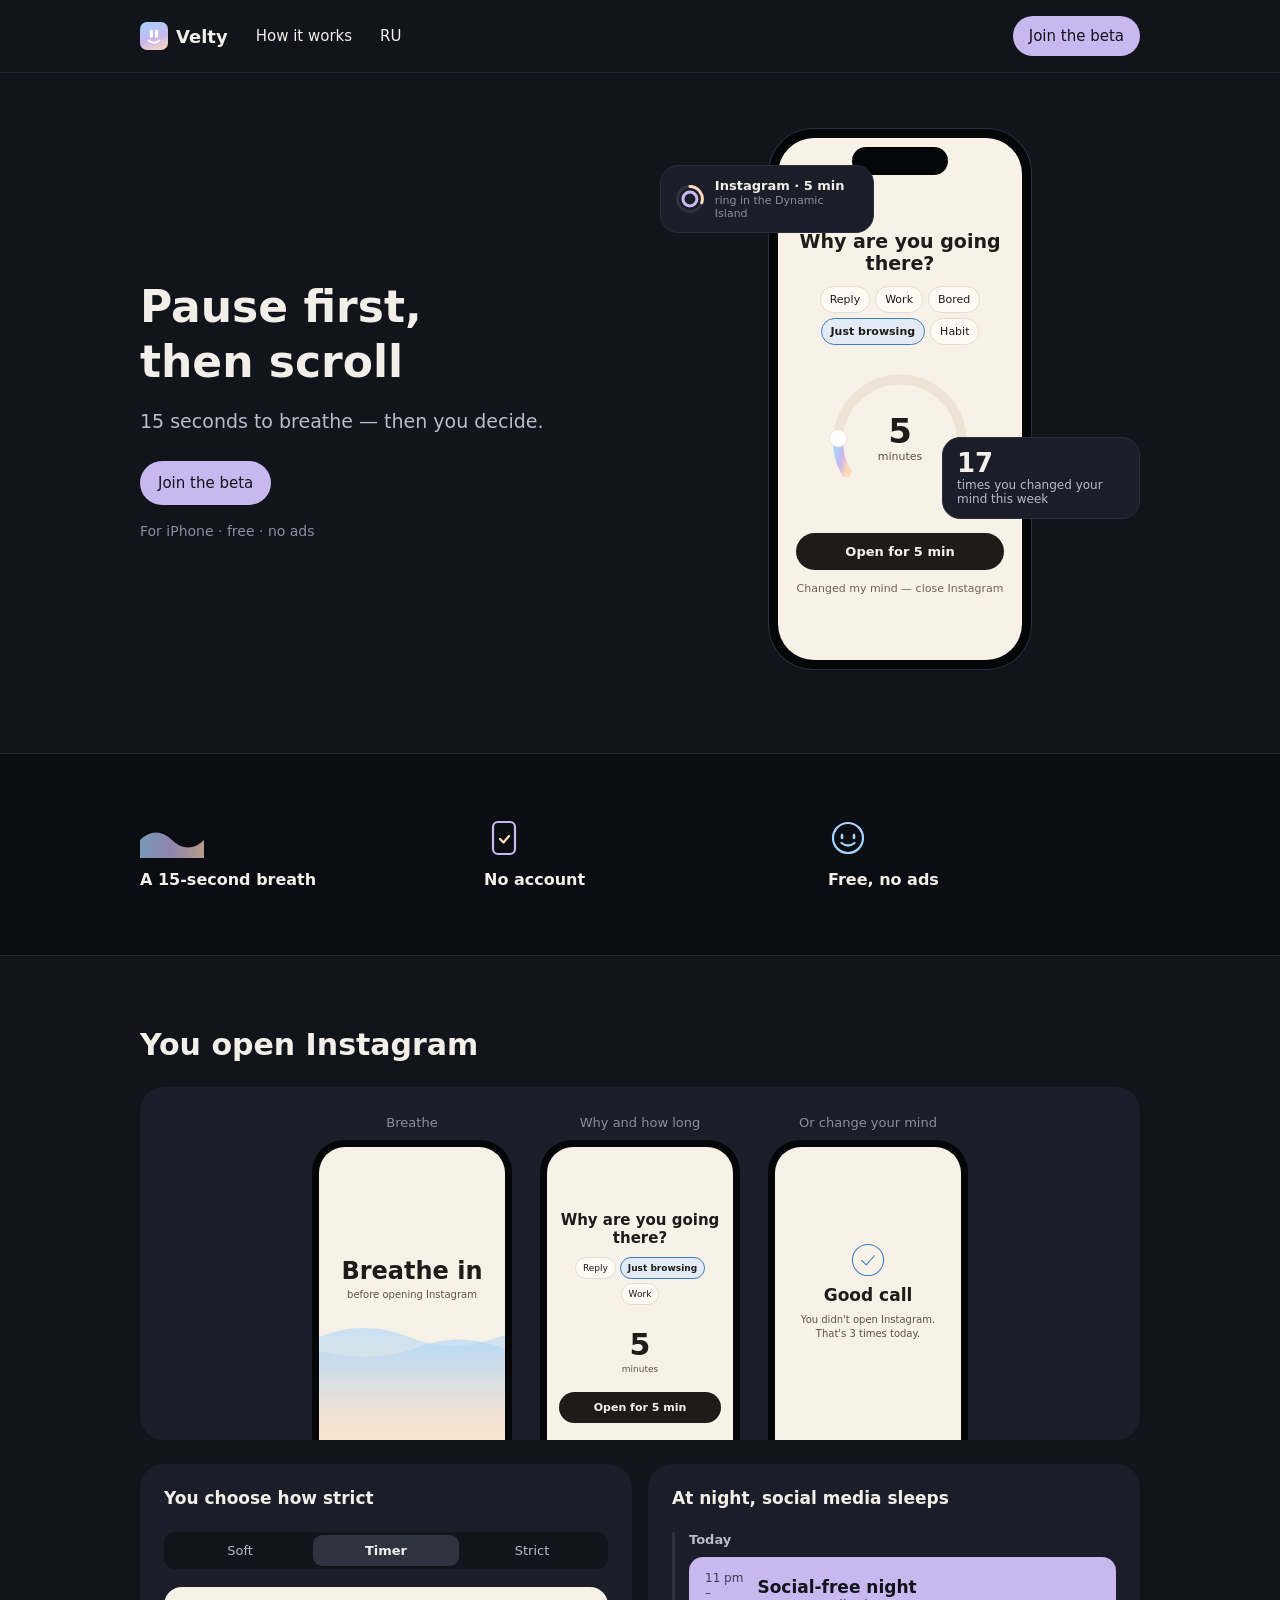
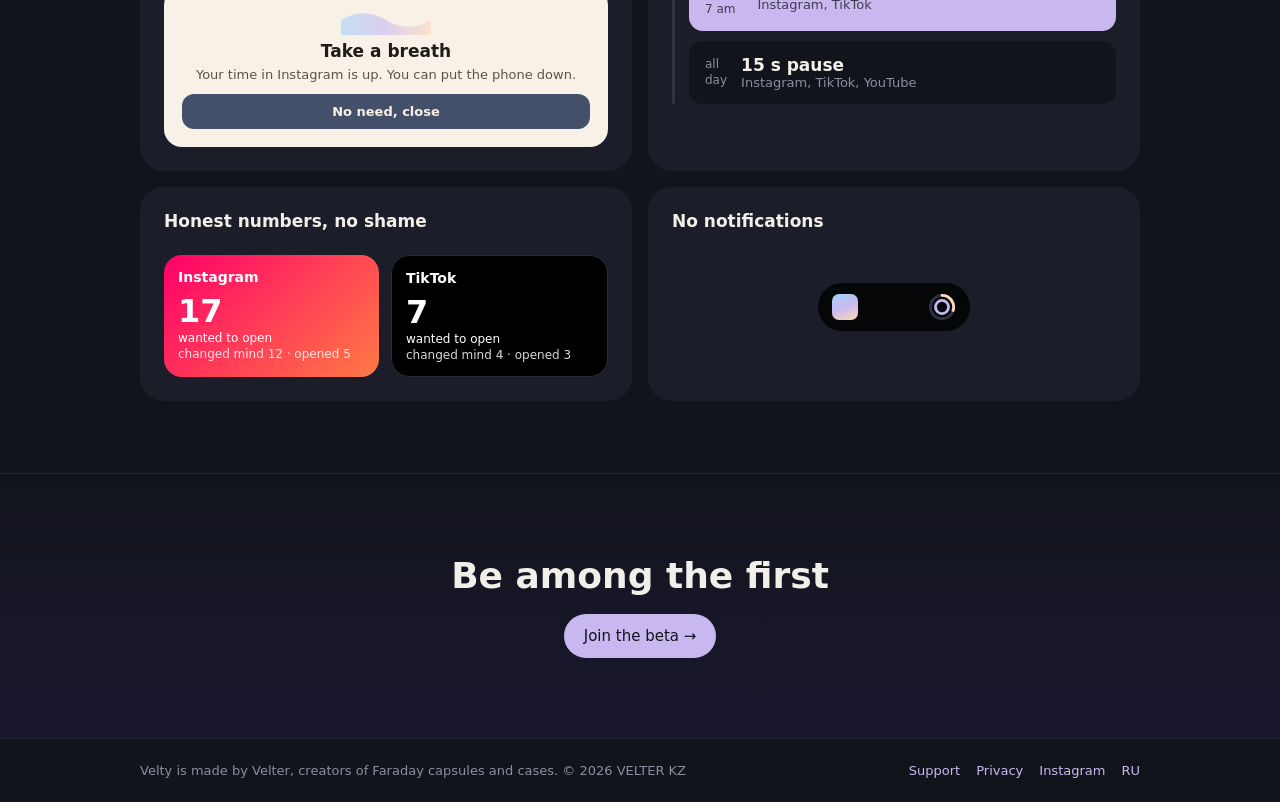
==== commit c653a1b5: "Подвал: ссылка на Instagram @velty.me (CEO 29.10) Co-Authored-By: Claude Opus 5.5 <noreply@anthropic" ====
--- a/index.html
+++ b/index.html
@@ -26,7 +26,7 @@
 </a>
 <a href="#how" style="min-height: 44px; display: flex; align-items: center; color: #F2EEE8; text-decoration: none; font-size: 15px">How it works</a>
 <a href="ru/index.html" lang="ru" style="min-height: 44px; display: flex; align-items: center; color: #F2EEE8; text-decoration: none; font-size: 15px">RU</a>
-<a href="mailto:hello@velter.co?subject=Velty%20beta" style="margin-left: auto; display: inline-flex; align-items: center; min-height: 40px; padding: 0 16px; border-radius: 99px; background: #C9B8F0; color: #12141C; font-size: 15px; font-weight: 500; text-decoration: none">Join the beta</a>
+<a href="https://testflight.apple.com/join/X9Jvy3B9" style="margin-left: auto; display: inline-flex; align-items: center; min-height: 40px; padding: 0 16px; border-radius: 99px; background: #C9B8F0; color: #12141C; font-size: 15px; font-weight: 500; text-decoration: none">Join the beta</a>
 </div>
 </div>
 
@@ -35,7 +35,7 @@
 <h1 style="margin: 0; font-family: 'SF Pro Rounded', ui-rounded, system-ui, sans-serif; font-size: 44px; line-height: 1.25; font-weight: 700">Pause first,<br>then scroll</h1>
 <p style="margin: 0; font-size: 19px; line-height: 1.5; color: #B9BCC8">15 seconds to breathe — then you decide.</p>
 <div style="display: flex; flex-wrap: wrap; gap: 10px; margin-top: 8px">
-<a href="mailto:hello@velter.co?subject=Velty%20beta" style="display: inline-flex; align-items: center; min-height: 44px; padding: 0 18px; border-radius: 99px; background: #C9B8F0; color: #12141C; font-size: 15px; font-weight: 500; text-decoration: none">Join the beta</a>
+<a href="https://testflight.apple.com/join/X9Jvy3B9" style="display: inline-flex; align-items: center; min-height: 44px; padding: 0 18px; border-radius: 99px; background: #C9B8F0; color: #12141C; font-size: 15px; font-weight: 500; text-decoration: none">Join the beta</a>
 </div>
 <div style="font-size: 14px; color: #8A8FA0">For iPhone · free · no ads</div>
 </div>
@@ -193,14 +193,14 @@
 <div id="beta" style="border-top: 1px solid #22252F; background: linear-gradient(180deg, #12141C 0%, #1A1830 100%)">
 <div style="max-width: 1000px; margin: 0 auto; padding: 80px 24px; display: flex; flex-direction: column; align-items: center; gap: 16px; text-align: center">
 <h2 style="margin: 0; font-family: 'SF Pro Rounded', ui-rounded, system-ui, sans-serif; font-size: 36px; line-height: 1.2; font-weight: 700">Be among the first</h2>
-<a href="mailto:hello@velter.co?subject=Velty%20beta" style="display: inline-flex; align-items: center; min-height: 44px; padding: 0 20px; border-radius: 99px; background: #C9B8F0; color: #12141C; font-size: 15px; font-weight: 500; text-decoration: none">Join the beta →</a>
+<a href="https://testflight.apple.com/join/X9Jvy3B9" style="display: inline-flex; align-items: center; min-height: 44px; padding: 0 20px; border-radius: 99px; background: #C9B8F0; color: #12141C; font-size: 15px; font-weight: 500; text-decoration: none">Join the beta →</a>
 </div>
 </div>
 
 <div style="border-top: 1px solid #22252F">
 <div style="max-width: 1000px; margin: 0 auto; padding: 24px; display: flex; flex-wrap: wrap; justify-content: space-between; gap: 12px; font-size: 13px; color: #8A8FA0">
 <span>Velty is made by Velter, creators of Faraday capsules and cases. © 2026 VELTER KZ</span>
-<span style="display: flex; flex-wrap: wrap; gap: 16px"><a href="support.html" style="text-decoration: none">Support</a><a href="privacy.html" style="text-decoration: none">Privacy</a><a href="ru/index.html" lang="ru" style="text-decoration: none">RU</a></span>
+<span style="display: flex; flex-wrap: wrap; gap: 16px"><a href="support.html" style="text-decoration: none">Support</a><a href="privacy.html" style="text-decoration: none">Privacy</a><a href="https://www.instagram.com/velty.me/" rel="noopener" style="text-decoration: none">Instagram</a><a href="ru/index.html" lang="ru" style="text-decoration: none">RU</a></span>
 </div>
 </div>
 
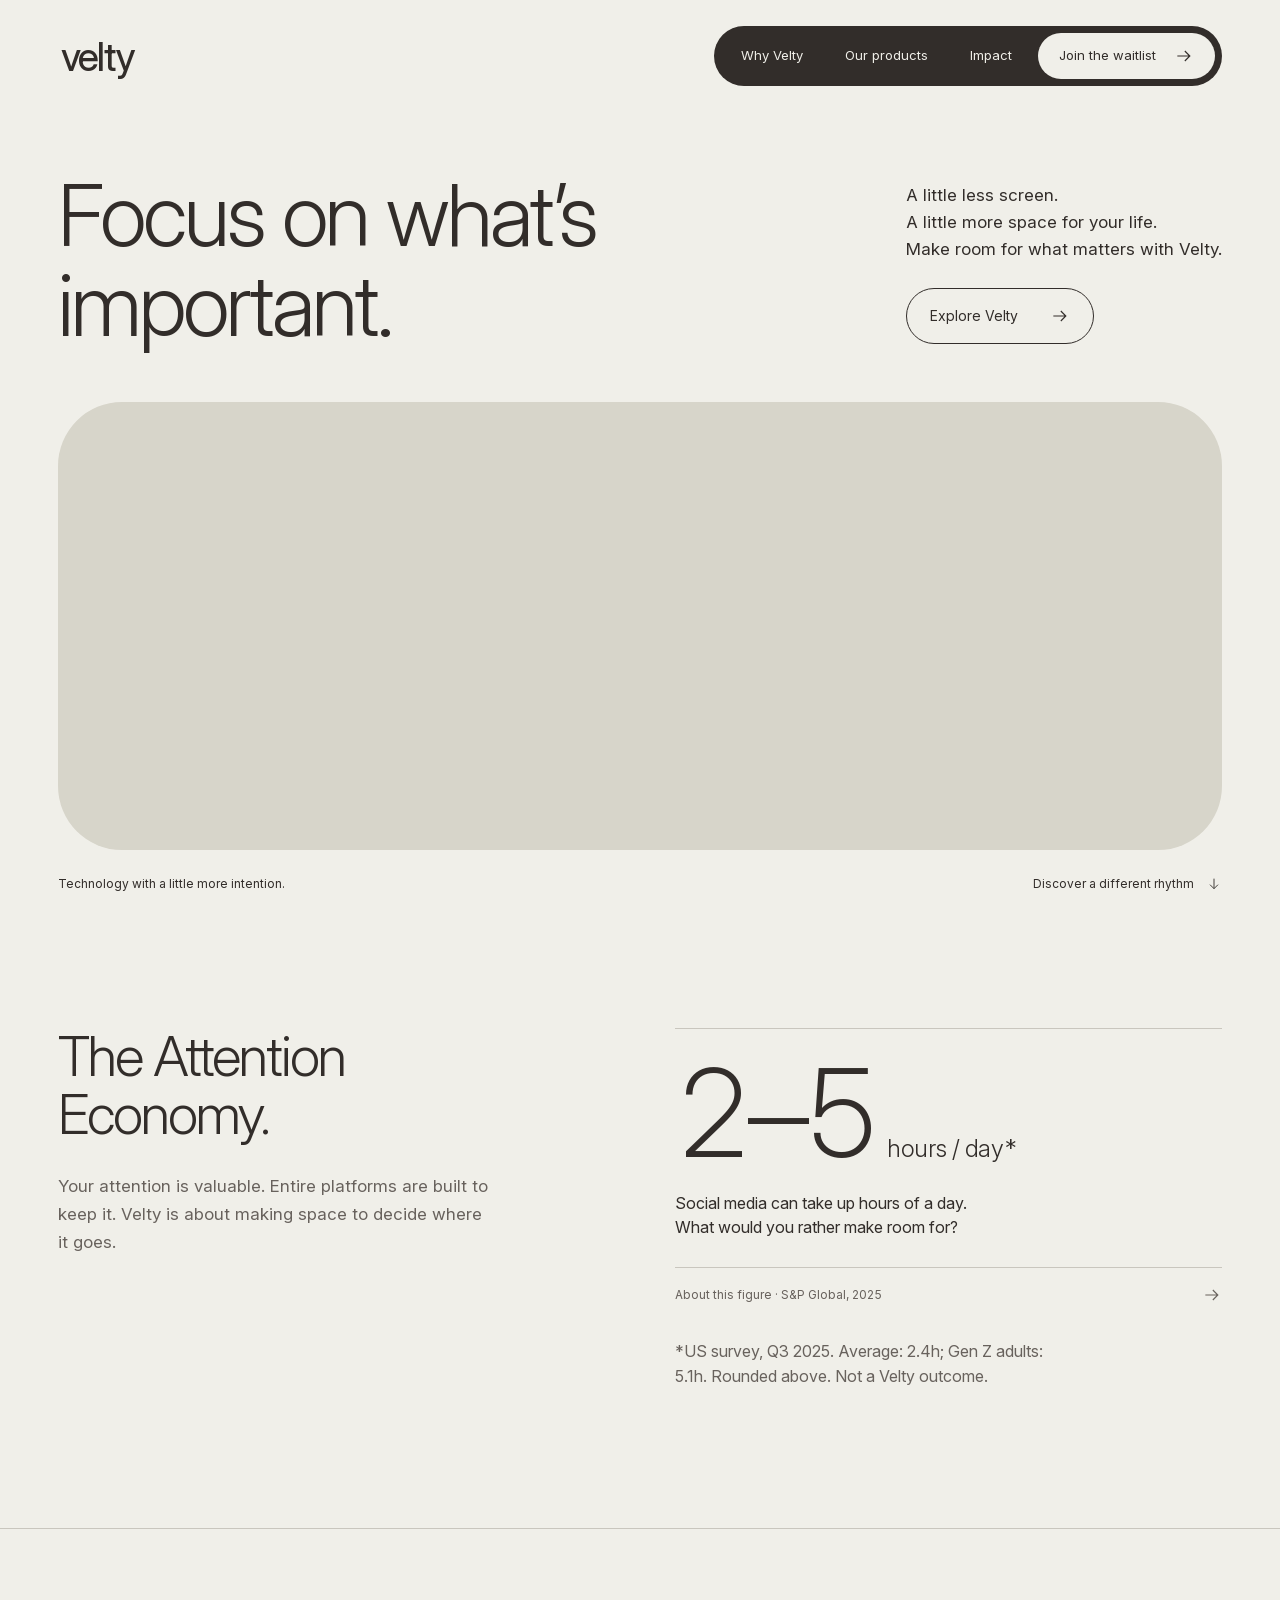
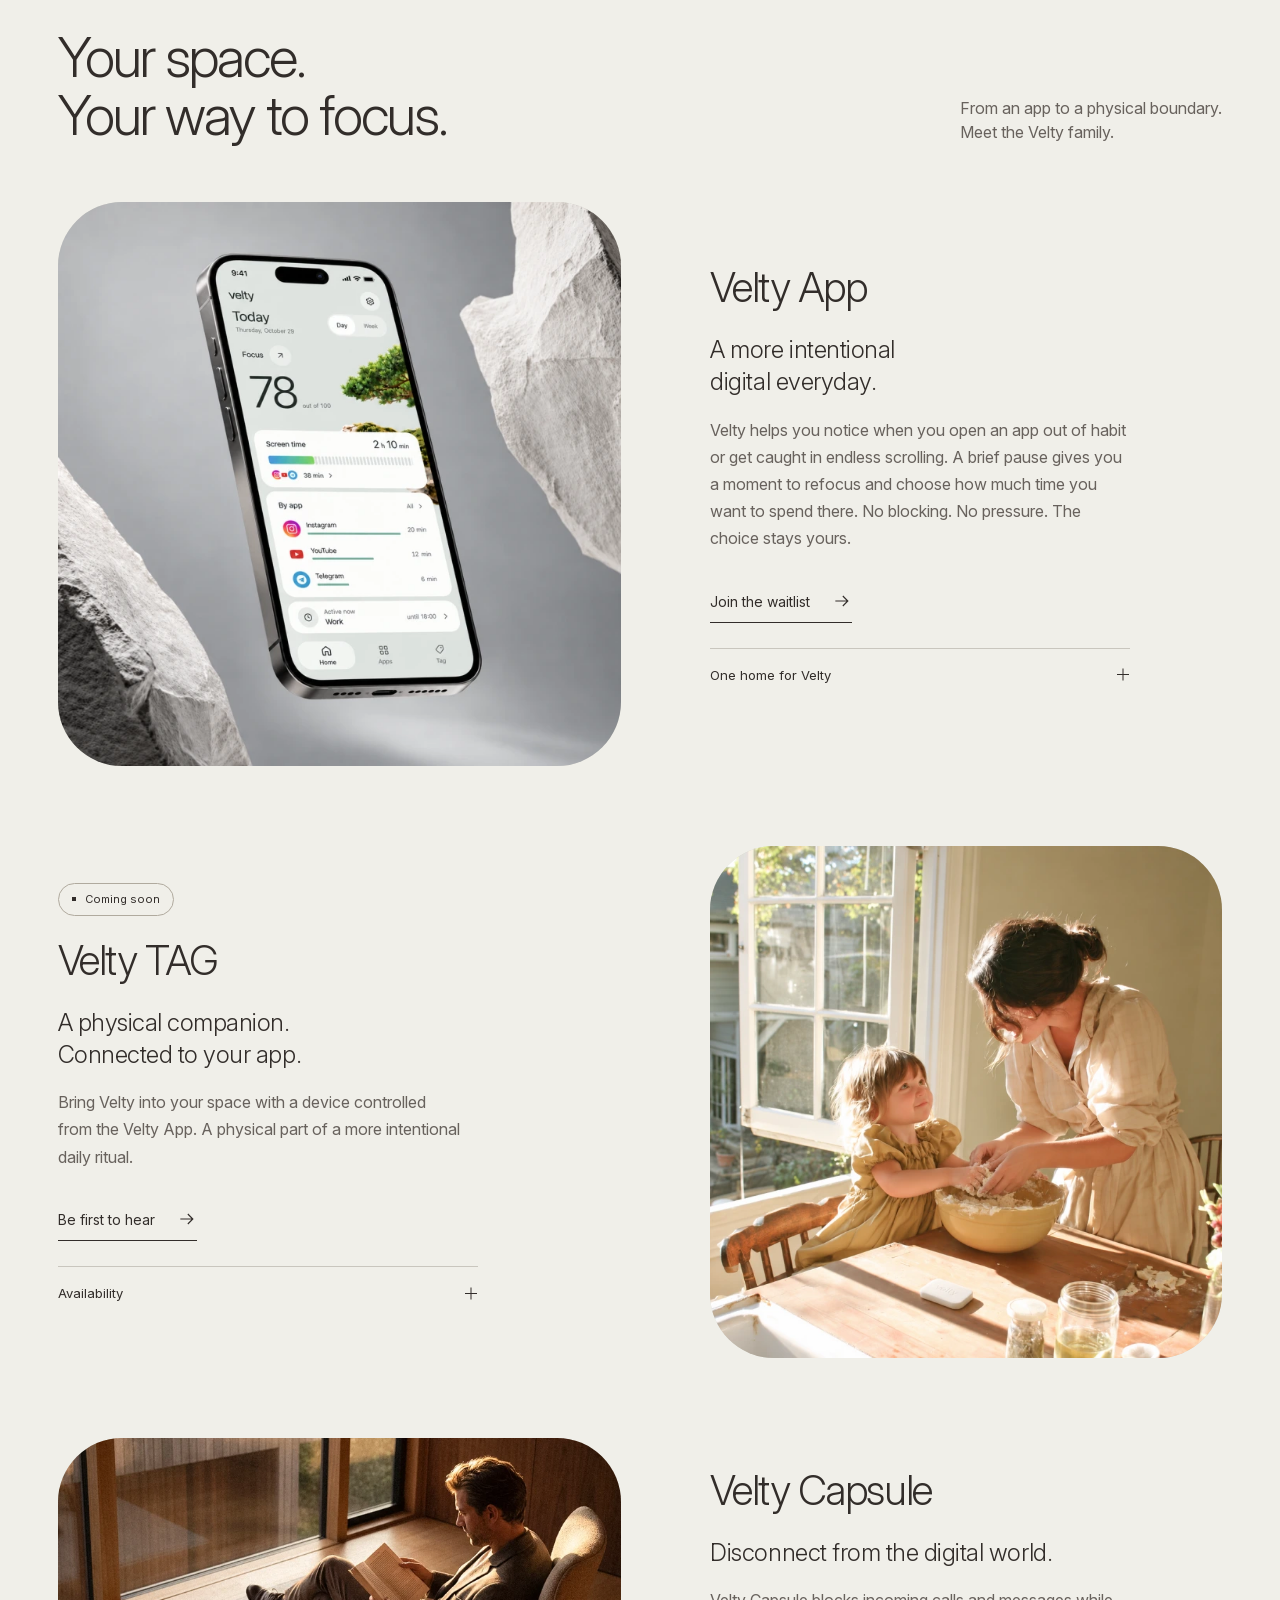
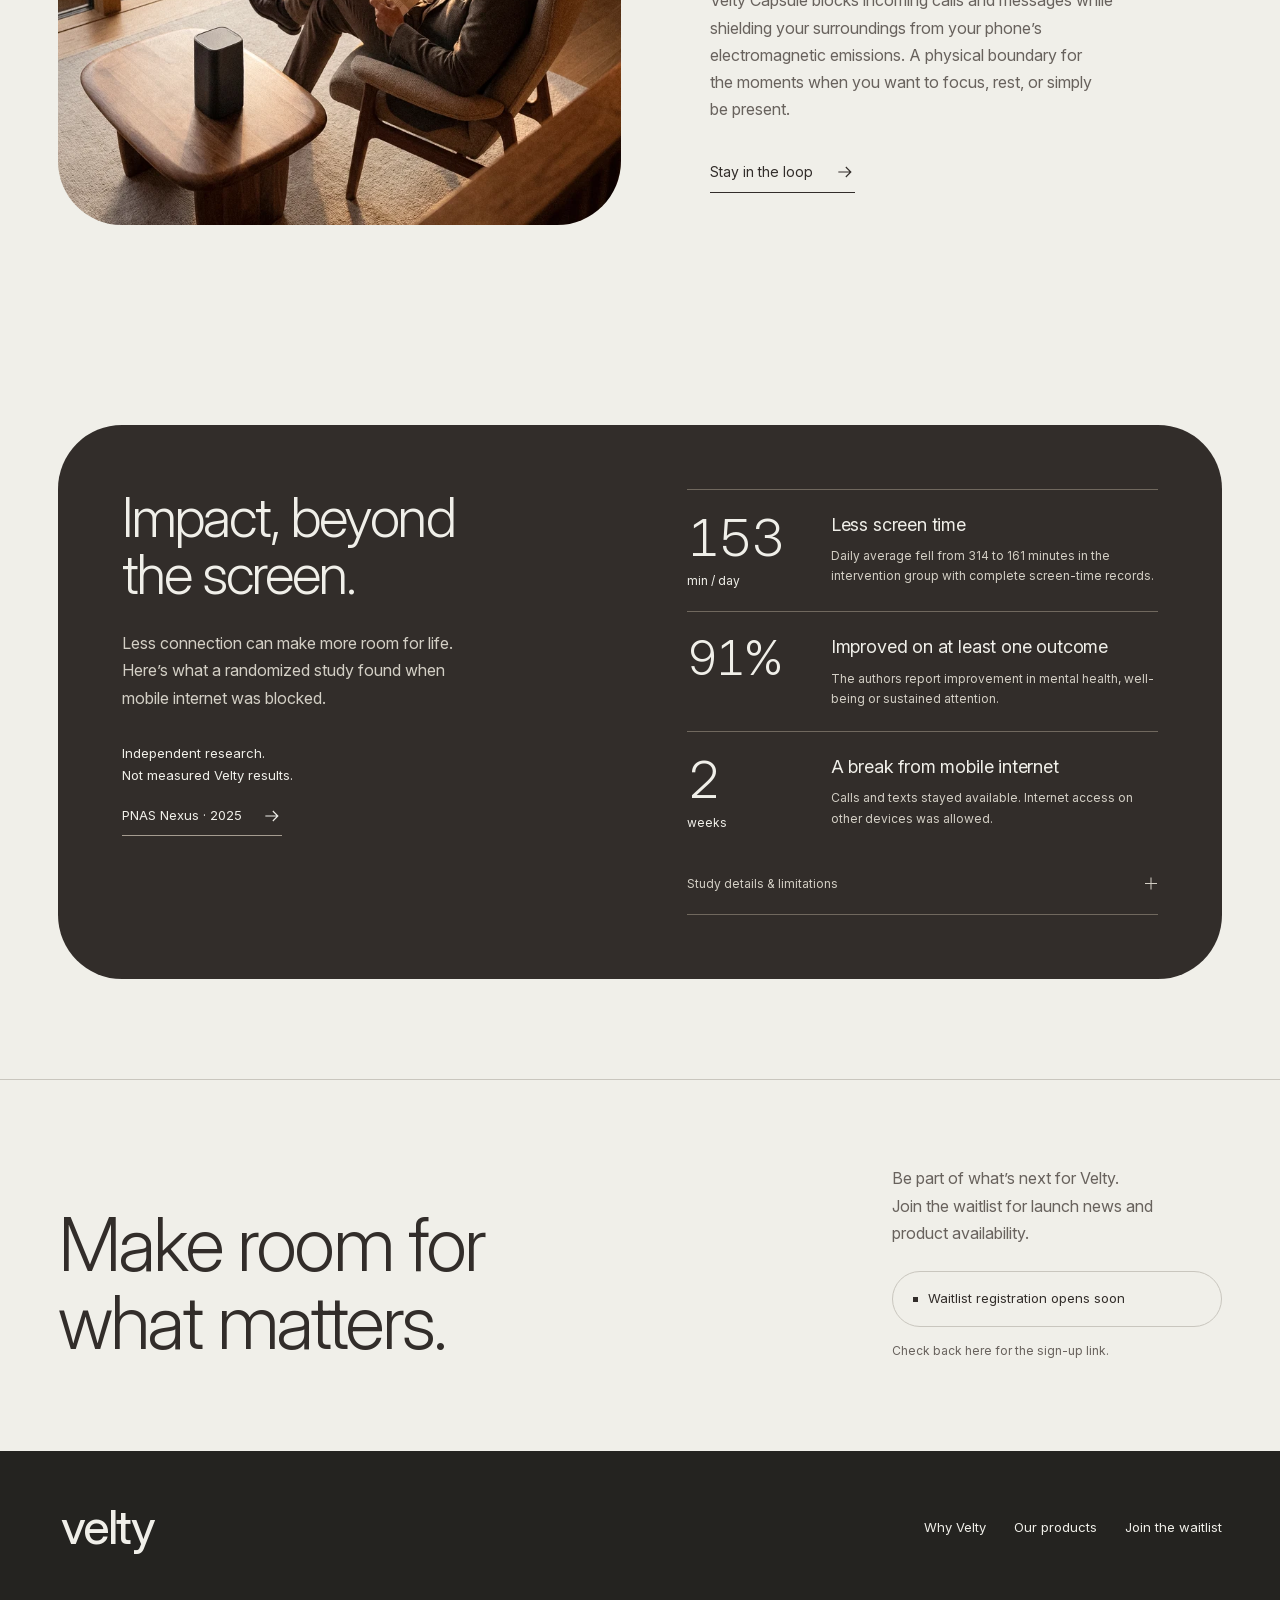
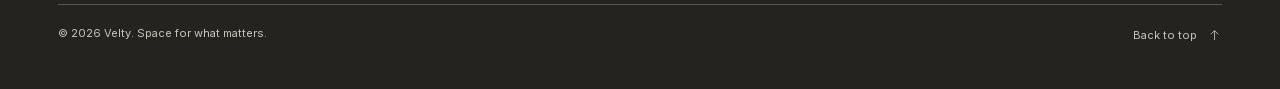
==== commit 7739fcb1: "Publish redesigned Velty landing with approved video and product imagery" ====
--- a/index.html
+++ b/index.html
@@ -1,209 +1,225 @@
 <!doctype html>
 <html lang="en">
 <head>
+<!-- Embedded Inter font license:
+Copyright (c) 2016 The Inter Project Authors (https://github.com/rsms/inter)
+
+This Font Software is licensed under the SIL Open Font License, Version 1.1.
+This license is copied below, and is also available with a FAQ at:
+http://scripts.sil.org/OFL
+
+-----------------------------------------------------------
+SIL OPEN FONT LICENSE Version 1.1 - 26 February 2007
+-----------------------------------------------------------
+
+PREAMBLE
+The goals of the Open Font License (OFL) are to stimulate worldwide
+development of collaborative font projects, to support the font creation
+efforts of academic and linguistic communities, and to provide a free and
+open framework in which fonts may be shared and improved in partnership
+with others.
+
+The OFL allows the licensed fonts to be used, studied, modified and
+redistributed freely as long as they are not sold by themselves. The
+fonts, including any derivative works, can be bundled, embedded,
+redistributed and/or sold with any software provided that any reserved
+names are not used by derivative works. The fonts and derivatives,
+however, cannot be released under any other type of license. The
+requirement for fonts to remain under this license does not apply
+to any document created using the fonts or their derivatives.
+
+DEFINITIONS
+"Font Software" refers to the set of files released by the Copyright
+Holder(s) under this license and clearly marked as such. This may
+include source files, build scripts and documentation.
+
+"Reserved Font Name" refers to any names specified as such after the
+copyright statement(s).
+
+"Original Version" refers to the collection of Font Software components as
+distributed by the Copyright Holder(s).
+
+"Modified Version" refers to any derivative made by adding to, deleting,
+or substituting -- in part or in whole -- any of the components of the
+Original Version, by changing formats or by porting the Font Software to a
+new environment.
+
+"Author" refers to any designer, engineer, programmer, technical
+writer or other person who contributed to the Font Software.
+
+PERMISSION AND CONDITIONS
+Permission is hereby granted, free of charge, to any person obtaining
+a copy of the Font Software, to use, study, copy, merge, embed, modify,
+redistribute, and sell modified and unmodified copies of the Font
+Software, subject to the following conditions:
+
+1) Neither the Font Software nor any of its individual components,
+in Original or Modified Versions, may be sold by itself.
+
+2) Original or Modified Versions of the Font Software may be bundled,
+redistributed and/or sold with any software, provided that each copy
+contains the above copyright notice and this license. These can be
+included either as stand-alone text files, human-readable headers or
+in the appropriate machine-readable metadata fields within text or
+binary files as long as those fields can be easily viewed by the user.
+
+3) No Modified Version of the Font Software may use the Reserved Font
+Name(s) unless explicit written permission is granted by the corresponding
+Copyright Holder. This restriction only applies to the primary font name as
+presented to the users.
+
+4) The name(s) of the Copyright Holder(s) or the Author(s) of the Font
+Software shall not be used to promote, endorse or advertise any
+Modified Version, except to acknowledge the contribution(s) of the
+Copyright Holder(s) and the Author(s) or with their explicit written
+permission.
+
+5) The Font Software, modified or unmodified, in part or in whole,
+must be distributed entirely under this license, and must not be
+distributed under any other license. The requirement for fonts to
+remain under this license does not apply to any document created
+using the Font Software.
+
+TERMINATION
+This license becomes null and void if any of the above conditions are
+not met.
+
+DISCLAIMER
+THE FONT SOFTWARE IS PROVIDED "AS IS", WITHOUT WARRANTY OF ANY KIND,
+EXPRESS OR IMPLIED, INCLUDING BUT NOT LIMITED TO ANY WARRANTIES OF
+MERCHANTABILITY, FITNESS FOR A PARTICULAR PURPOSE AND NONINFRINGEMENT
+OF COPYRIGHT, PATENT, TRADEMARK, OR OTHER RIGHT. IN NO EVENT SHALL THE
+COPYRIGHT HOLDER BE LIABLE FOR ANY CLAIM, DAMAGES OR OTHER LIABILITY,
+INCLUDING ANY GENERAL, SPECIAL, INDIRECT, INCIDENTAL, OR CONSEQUENTIAL
+DAMAGES, WHETHER IN AN ACTION OF CONTRACT, TORT OR OTHERWISE, ARISING
+FROM, OUT OF THE USE OR INABILITY TO USE THE FONT SOFTWARE OR FROM
+OTHER DEALINGS IN THE FONT SOFTWARE.
+
+-->
 <meta charset="utf-8">
 <meta name="viewport" content="width=device-width, initial-scale=1">
-<title>Velty — pause first, then scroll</title>
-<meta name="description" content="Velty adds a 15-second breath before Instagram, TikTok and other social apps. Free, no ads, no account.">
-<meta name="theme-color" content="#12141C">
-<link rel="alternate" hreflang="ru" href="https://velty.me/ru/">
-<link rel="icon" href="favicon.png">
-<link rel="apple-touch-icon" href="apple-touch-icon.png">
+<meta name="theme-color" content="#f0efe9">
+<meta name="description" content="Make room for what matters. Discover Velty App, Velty TAG and Velty Capsule — a more intentional relationship with your digital world.">
+<title>Velty — Focus on what’s important</title>
+<link rel="icon" href="data:image/svg+xml,%3Csvg xmlns='http://www.w3.org/2000/svg' viewBox='0 0 64 64'%3E%3Crect width='64' height='64' rx='18' fill='%23322d2a'/%3E%3Cpath d='m16 20 16 28 16-28' fill='none' stroke='%23f0efe9' stroke-width='5'/%3E%3C/svg%3E">
 <style>
-body{margin:0;background:#12141C;-webkit-text-size-adjust:100%}
-a{color:#C9B8F0}a:hover{color:#E2D8FA}
-@media (max-width: 600px){h1{font-size:36px!important}}
+@font-face{font-family:Inter;src:url('[data-uri]